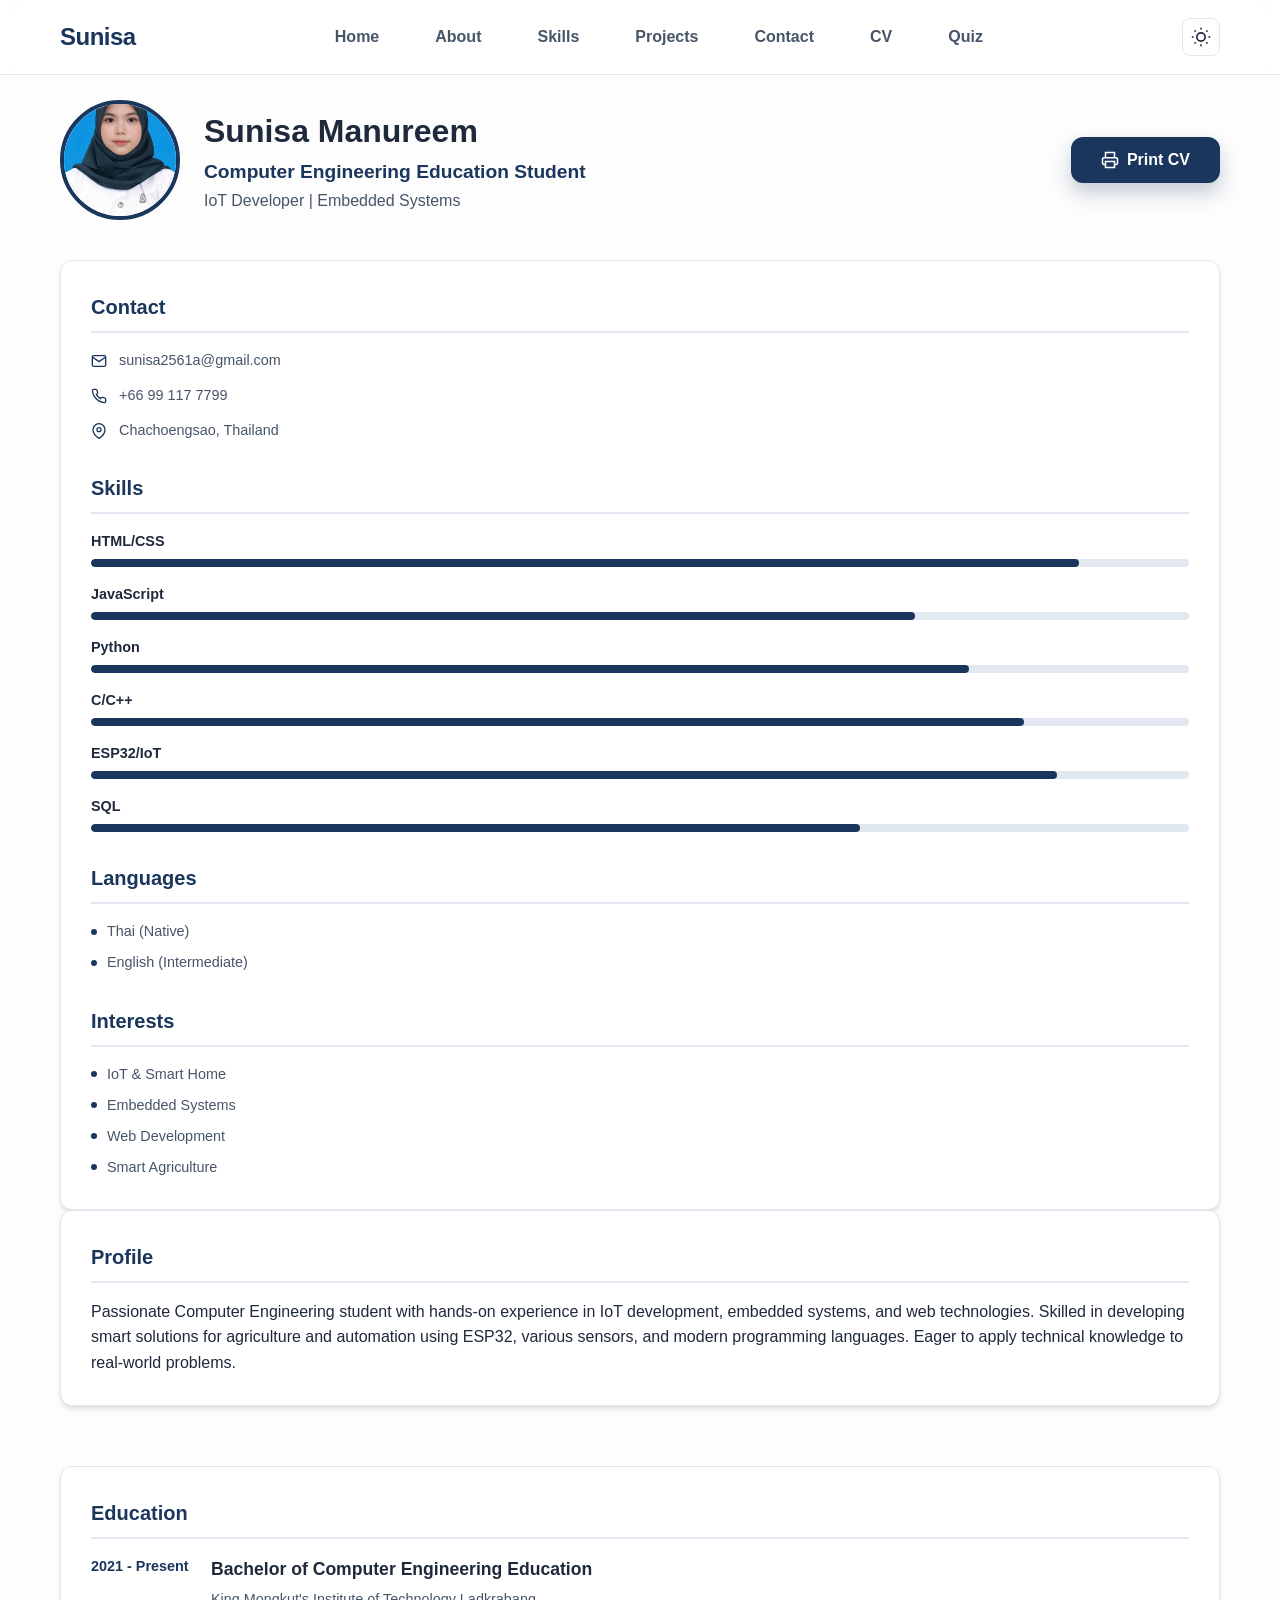
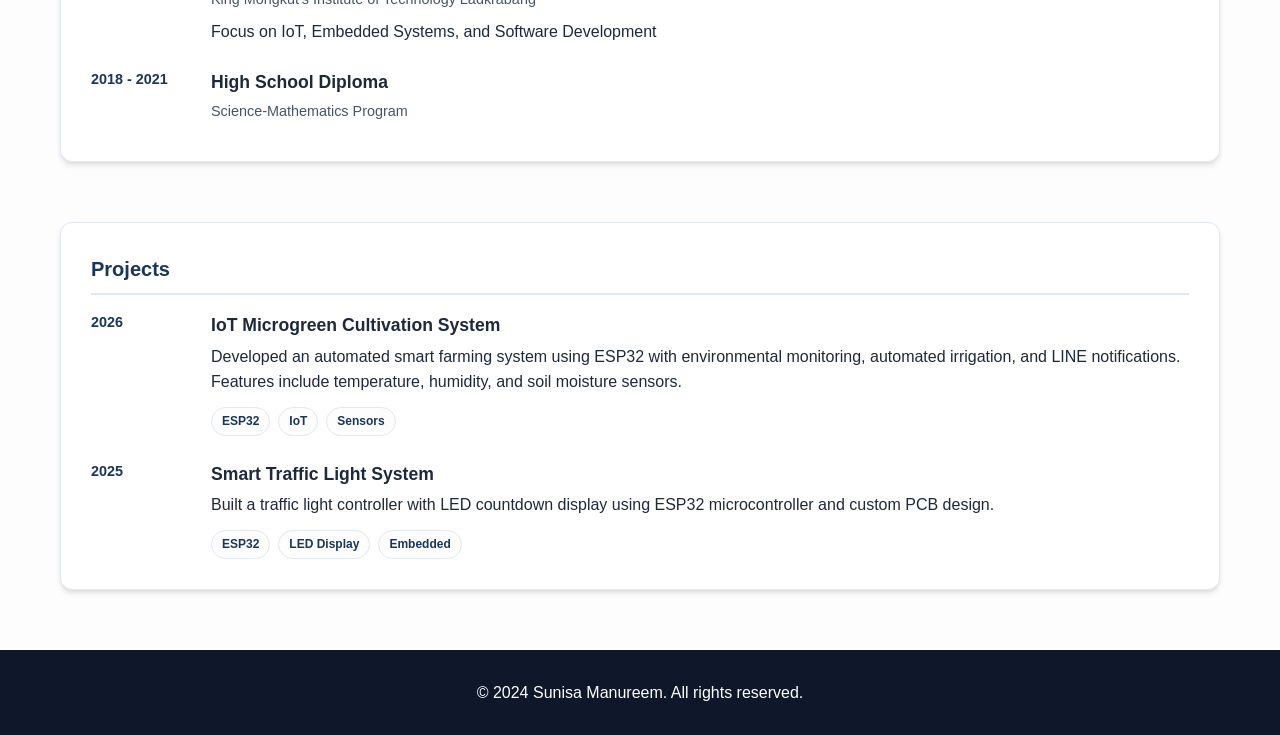
==== cv.html @ 23a775c7 "Complete CV page with footer and script" ====
<!DOCTYPE html>
<html lang="th">
<head>
    <meta charset="UTF-8">
    <meta name="viewport" content="width=device-width, initial-scale=1.0">
    <title>CV - Sunisa Manureem</title>
    <link rel="stylesheet" href="css/style.css">
</head>
<body>

    <!-- Navigation -->
    <nav class="navbar" id="navbar">
        <div class="nav-container">
            <a href="index.html" class="nav-logo">Sunisa</a>
            <button class="nav-toggle" id="navToggle" aria-label="Toggle menu">
                <span></span>
                <span></span>
                <span></span>
            </button>
            <ul class="nav-menu" id="navMenu">
                <li><a href="index.html" class="nav-link">Home</a></li>
                <li><a href="index.html#about" class="nav-link">About</a></li>
                <li><a href="index.html#skills" class="nav-link">Skills</a></li>
                <li><a href="index.html#projects" class="nav-link">Projects</a></li>
                <li><a href="index.html#contact" class="nav-link">Contact</a></li>
                <li><a href="cv.html" class="nav-link active">CV</a></li>
                <li><a href="quiz.html" class="nav-link">Quiz</a></li>
            </ul>
            <button class="theme-toggle" id="themeToggle" aria-label="Toggle dark mode">
                <svg class="sun-icon" width="20" height="20" viewBox="0 0 24 24" fill="none" stroke="currentColor" stroke-width="2">
                    <circle cx="12" cy="12" r="5"></circle>
                    <line x1="12" y1="1" x2="12" y2="3"></line>
                    <line x1="12" y1="21" x2="12" y2="23"></line>
                    <line x1="4.22" y1="4.22" x2="5.64" y2="5.64"></line>
                    <line x1="18.36" y1="18.36" x2="19.78" y2="19.78"></line>
                    <line x1="1" y1="12" x2="3" y2="12"></line>
                    <line x1="21" y1="12" x2="23" y2="12"></line>
                    <line x1="4.22" y1="19.78" x2="5.64" y2="18.36"></line>
                    <line x1="18.36" y1="5.64" x2="19.78" y2="4.22"></line>
                </svg>
                <svg class="moon-icon" width="20" height="20" viewBox="0 0 24 24" fill="none" stroke="currentColor" stroke-width="2">
                    <path d="M21 12.79A9 9 0 1 1 11.21 3 7 7 0 0 0 21 12.79z"></path>
                </svg>
            </button>
        </div>
    </nav>
    <main class="cv-page">
    <div class="container">
        <div class="cv-header">
                <div class="cv-profile">
                    <img src="images/profile.jpg" alt="Sunisa Manureem" class="cv-photo">
                    <div class="cv-info">
                        <h1>Sunisa Manureem</h1>
                        <p class="cv-title">Computer Engineering Education Student</p>
                        <p class="cv-subtitle">IoT Developer | Embedded Systems</p>
                    </div>
                </div>
                <button class="btn btn-primary" onclick="window.print()">
                    <svg width="18" height="18" viewBox="0 0 24 24" fill="none" stroke="currentColor" stroke-width="2" style="margin-right: 8px;">
                        <polyline points="6 9 6 2 18 2 18 9"></polyline>
                        <path d="M6 18H4a2 2 0 0 1-2-2v-5a2 2 0 0 1 2-2h16a2 2 0 0 1 2 2v5a2 2 0 0 1-2 2h-2"></path>
                        <rect x="6" y="14" width="12" height="8"></rect>
                    </svg>
                    Print CV
                </button>
            </div>

            <div class="cv-grid"></div>
            <!-- Left Column -->
                <div class="cv-sidebar">
                    <section class="cv-section">
                        <h2>Contact</h2>
                        <ul class="cv-contact-list">
                            <li>
                                <svg width="16" height="16" viewBox="0 0 24 24" fill="none" stroke="currentColor" stroke-width="2">
                                    <path d="M4 4h16c1.1 0 2 .9 2 2v12c0 1.1-.9 2-2 2H4c-1.1 0-2-.9-2-2V6c0-1.1.9-2 2-2z"></path>
                                    <polyline points="22,6 12,13 2,6"></polyline>
                                </svg>
                                sunisa2561a@gmail.com
                            </li>
                            <li>
                                <svg width="16" height="16" viewBox="0 0 24 24" fill="none" stroke="currentColor" stroke-width="2">
                                    <path d="M22 16.92v3a2 2 0 0 1-2.18 2 19.79 19.79 0 0 1-8.63-3.07 19.5 19.5 0 0 1-6-6 19.79 19.79 0 0 1-3.07-8.67A2 2 0 0 1 4.11 2h3a2 2 0 0 1 2 1.72 12.84 12.84 0 0 0 .7 2.81 2 2 0 0 1-.45 2.11L8.09 9.91a16 16 0 0 0 6 6l1.27-1.27a2 2 0 0 1 2.11-.45 12.84 12.84 0 0 0 2.81.7A2 2 0 0 1 22 16.92z"></path>
                                </svg>
                                +66 99 117 7799
                            </li>
                            <li>
                                <svg width="16" height="16" viewBox="0 0 24 24" fill="none" stroke="currentColor" stroke-width="2">
                                    <path d="M21 10c0 7-9 13-9 13s-9-6-9-13a9 9 0 0 1 18 0z"></path>
                                    <circle cx="12" cy="10" r="3"></circle>
                                </svg>
                                Chachoengsao, Thailand
                            </li>
                        </ul>
                    </section>

                    <section class="cv-section">
                        <h2>Skills</h2>
                        <div class="cv-skills">
                            <div class="cv-skill">
                                <span>HTML/CSS</span>
                                <div class="cv-skill-bar"><div class="cv-skill-fill" style="width: 90%"></div></div>
                            </div>
                            <div class="cv-skill">
                                <span>JavaScript</span>
                                <div class="cv-skill-bar"><div class="cv-skill-fill" style="width: 75%"></div></div>
                            </div>
                            <div class="cv-skill">
                                <span>Python</span>
                                <div class="cv-skill-bar"><div class="cv-skill-fill" style="width: 80%"></div></div>
                            </div>
                            <div class="cv-skill">
                                <span>C/C++</span>
                                <div class="cv-skill-bar"><div class="cv-skill-fill" style="width: 85%"></div></div>
                            </div>
                            <div class="cv-skill">
                                <span>ESP32/IoT</span>
                                <div class="cv-skill-bar"><div class="cv-skill-fill" style="width: 88%"></div></div>
                            </div>
                            <div class="cv-skill">
                                <span>SQL</span>
                                <div class="cv-skill-bar"><div class="cv-skill-fill" style="width: 70%"></div></div>
                            </div>
                        </div>
                    </section>

                    <section class="cv-section">
                        <h2>Languages</h2>
                        <ul class="cv-list">
                            <li>Thai (Native)</li>
                            <li>English (Intermediate)</li>
                        </ul>
                    </section>

                    <section class="cv-section">
                        <h2>Interests</h2>
                        <ul class="cv-list">
                            <li>IoT & Smart Home</li>
                            <li>Embedded Systems</li>
                            <li>Web Development</li>
                            <li>Smart Agriculture</li>
                        </ul>
                    </section>
                </div>

                <!-- Right Column -->
                <div class="cv-main">
                    <section class="cv-section">
                        <h2>Profile</h2>
                        <p>Passionate Computer Engineering student with hands-on experience in IoT development, embedded systems, and web technologies. Skilled in developing smart solutions for agriculture and automation using ESP32, various sensors, and modern programming languages. Eager to apply technical knowledge to real-world problems.</p>
                    </section>

                    <section class="cv-section">
                        <h2>Education</h2>
                        <div class="cv-timeline">
                            <div class="cv-timeline-item">
                                <div class="cv-timeline-date">2021 - Present</div>
                                <div class="cv-timeline-content">
                                    <h3>Bachelor of Computer Engineering Education</h3>
                                    <p class="cv-timeline-place">King Mongkut's Institute of Technology Ladkrabang </p>
                                    <p>Focus on IoT, Embedded Systems, and Software Development</p>
                                </div>
                            </div>
                            <div class="cv-timeline-item">
                                <div class="cv-timeline-date">2018 - 2021</div>
                                <div class="cv-timeline-content">
                                    <h3>High School Diploma</h3>
                                    <p class="cv-timeline-place">Science-Mathematics Program</p>
                                </div>
                            </div>
                        </div>
                    </section>

                    <section class="cv-section">
                        <h2>Projects</h2>
                        <div class="cv-timeline">
                            <div class="cv-timeline-item">
                                <div class="cv-timeline-date">2026</div>
                                <div class="cv-timeline-content">
                                    <h3>IoT Microgreen Cultivation System</h3>
                                    <p>Developed an automated smart farming system using ESP32 with environmental monitoring, automated irrigation, and LINE notifications. Features include temperature, humidity, and soil moisture sensors.</p>
                                    <div class="cv-tags">
                                        <span>ESP32</span>
                                        <span>IoT</span>
                                        <span>Sensors</span>
                                    </div>
                                </div>
                            </div>
                            <div class="cv-timeline-item">
                                <div class="cv-timeline-date">2025</div>
                                <div class="cv-timeline-content">
                                    <h3>Smart Traffic Light System</h3>
                                    <p>Built a traffic light controller with LED countdown display using ESP32 microcontroller and custom PCB design.</p>
                                    <div class="cv-tags">
                                        <span>ESP32</span>
                                        <span>LED Display</span>
                                        <span>Embedded</span>
                                    </div>
                                </div>
                            </div>
                        </div>
                    </section>
                </div>
            </div>
        </div>
    </main>
    <!-- Footer -->
    <footer class="footer">
        <div class="container">
            <p>&copy; 2024 Sunisa Manureem. All rights reserved.</p>
        </div>
    </footer>

    <script src="js/main.js"></script>

</body>
</html>
---- css/style.css ----
/* ===== CSS Variables (อัปเดตเป็นธีม Navy Professional) ===== */
:root {
    --primary: #1a365d;         /* สีกรมท่าเข้ม */
    --primary-dark: #0f172a;    /* สีกรมท่าที่เข้มขึ้นเมื่อ Hover */
    --secondary: #64748b;
    --accent: #10b981;          /* สีเขียวมิ้นต์สำหรับตกแต่ง (เช่น จุด Badge) */
    --background: #fdfdfd;      /* สีพื้นหลังสว่างสะอาดตา */
    --surface: #ffffff;         /* สีพื้นหลังของการ์ด */
    --text: #1e293b;            /* สีข้อความหลัก */
    --text-secondary: #475569;  /* สีข้อความรอง */
    --border: #e2e8f0;
    --success: #22c55e;
    --error: #ef4444;
    --warning: #f59e0b;
    --shadow: 0 4px 6px -1px rgb(0 0 0 / 0.1), 0 2px 4px -2px rgb(0 0 0 / 0.1);
    --shadow-lg: 0 10px 25px -5px rgb(0 0 0 / 0.1), 0 4px 10px -4px rgb(0 0 0 / 0.1);
    --radius: 12px;
    --transition: all 0.3s ease;
}
[data-theme="dark"] {
    --primary: #60a5fa;
    --primary-dark: #3b82f6;
    --background: #0f172a;
    --surface: #1e293b;
    --text: #f8fafc;
    --text-secondary: #cbd5e1;
    --border: #334155;
    --shadow-lg: 0 10px 25px -5px rgb(0 0 0 / 0.5);
}

/* ===== Reset & Base ===== */
*, *::before, *::after {
    margin: 0;
    padding: 0;
    box-sizing: border-box;
}

html {
    scroll-behavior: smooth;
}

body {
    font-family: 'Segoe UI', Tahoma, Geneva, Verdana, sans-serif;
    background-color: var(--background);
    color: var(--text);
    line-height: 1.6;
    transition: var(--transition);
}

a {
    text-decoration: none;
    color: inherit;
}

ul {
    list-style: none;
}

img {
    max-width: 100%;
    height: auto;
    display: block;
}
/* ===== Utility Classes ===== */
.container {
    width: 100%;
    max-width: 1200px;
    margin: 0 auto;
    padding: 0 20px;
}
.hidden {
    display: none !important;
}

/* ===== Buttons ===== */
.btn {
    display: inline-flex;
    align-items: center;
    justify-content: center;
    padding: 12px 28px;
    font-size: 1rem;
    font-weight: 600;
    border-radius: var(--radius);
    cursor: pointer;
    transition: var(--transition);
    border: 2px solid transparent;
}

.btn-primary{
    background:var(--primary);
    color:white;
    border-color:var(--primary);
    box-shadow:0 10px 20px rgba(26,54,93,0.25);
}

.btn-primary:hover {
    background: var(--primary-dark);
    border-color: var(--primary-dark);
    transform: translateY(-2px);
    box-shadow: var(--shadow-lg);
    color: white;
}

.btn-outline {
    background: transparent;
    color: var(--primary);
    border-color: var(--primary);
}

.btn-outline:hover {
    background: var(--primary);
    color: white;
    transform: translateY(-2px);
    box-shadow: var(--shadow-md);
}

.btn:disabled {
    opacity: 0.5;
    cursor: not-allowed;
    transform: none;
}

/* ===== Navigation ===== */
.navbar {
    position: fixed;
    top: 0;
    left: 0;
    right: 0;

    background: rgba(255, 255, 255, 0.7);
    backdrop-filter: blur(12px);

    border-bottom: 1px solid var(--border);

    z-index: 1000;
    transition: var(--transition);
}
/* ===== Dark Mode Navbar ===== */

[data-theme="dark"] .navbar{

background: rgba(15,23,42,0.9);
backdrop-filter: blur(12px);
border-bottom: 1px solid rgba(255,255,255,0.08);

}
.navbar.scrolled{
background:rgba(255,255,255,0.95);
box-shadow:0 8px 20px rgba(0,0,0,0.08);
}


.nav-container {
    display:flex;
    align-items:center;
    justify-content:space-between;
    max-width:1200px;
    margin:0 auto;
    padding:18px 20px;
}
.nav-left{
    flex:1;
}

.nav-menu{
    flex:2;
    display:flex;
    justify-content:center;
    align-items:center;
    gap:24px;
}

.nav-right{
    flex:1;
    display:flex;
    justify-content:flex-end;
}

.nav-logo {
    font-size: 1.5rem;
    font-weight: 800;
    color: var(--primary);
    letter-spacing: -0.5px;
}

.nav-link {
    padding: 8px 16px;
    border-radius: 8px;
    font-weight: 600;
    transition: var(--transition);
    color: var(--text-secondary);
}
[data-theme="dark"] .nav-link{
color:#cbd5e1;
}

[data-theme="dark"] .nav-link:hover,
[data-theme="dark"] .nav-link.active{
background:#3b82f6;
color:white;
}

.nav-link:hover,
.nav-link.active {
    background: var(--primary);
    color: white;
    transform:translateY(-2px);
}

.nav-toggle {
    display: none;
    flex-direction: column;
    gap: 5px;
    background: none;
    border: none;
    cursor: pointer;
    padding: 5px;
}

.nav-toggle span {
    width: 25px;
    height: 3px;
    background: var(--text);
    border-radius: 2px;
    transition: var(--transition);
}

.theme-toggle {
    background: var(--surface);
    border: 1px solid var(--border);
    border-radius: 8px;
    padding: 8px;
    cursor: pointer;
    display: flex;
    align-items: center;
    justify-content: center;
    transition: var(--transition);
}

.theme-toggle:hover {
    border-color: var(--primary);
    background: var(--background);
}

.theme-toggle svg {
    color: var(--text);
}

.moon-icon { 
    display: none; 
}

[data-theme="dark"] .sun-icon { 
    display: none; 
}

[data-theme="dark"] .moon-icon { 
    display: block; 
}

/* ===== Hero Section (ปรับพื้นหลังไล่ระดับสีพรีเมียม) ===== */
.hero{
min-height:90vh;
display:flex;
align-items:center;
justify-content:center;
gap:60px;
padding:120px 20px 80px;
position:relative;
border-top: 1px solid rgba(255,255,255,0.04);
background: linear-gradient(
    135deg,
    #ffffff 0%,
    #eef2f7 50%,
    #dbe4f0 100%
    );
}
/* Dark Mode Hero */
.hero{
transition: background 0.4s ease;
}

[data-theme="dark"] .hero {

background: linear-gradient(
120deg,
#0f172a 0%,
#0b1324 45%,
#020617 100%
);

}

/* light glow effect */
.hero::before {
    content: "";
    position: absolute;
    top: -150px;
    left: -150px;
    width: 400px;
    height: 400px;

    background: radial-gradient(
        circle,
        rgba(26,54,93,0.05) 0%,
        transparent 70%
    );

    z-index: 0;
}

.hero::after{
    content:"";
    position:absolute;
    right:10%;
    top:30%;
    width:500px;
    height:500px;
    background:radial-gradient(circle, rgba(26,54,93,0.08), transparent 70%);
    z-index:0;
}
.hero-container{
    display:flex;
    align-items:center;
    justify-content:space-between;
    gap:100px;
    
}
/* สไตล์กล่อง Badge ที่เพิ่มเข้ามาใหม่ */
.hero-badge {
    display: inline-flex;
    align-items: center;
    gap: 8px;
    background: var(--surface);
    border: 1px solid var(--border);
    padding: 6px 16px;
    border-radius: 50px;
    font-size: 0.85rem;
    font-weight: 600;
    color: var(--text-secondary);
    margin-bottom: 24px;
    box-shadow: var(--shadow);
}

.badge-dot {
    width: 8px;
    height: 8px;
    background-color: var(--accent);
    border-radius: 50%;
}

.hero-title {
    font-size: 3.2rem;
    font-weight: 800;
    line-height: 1.2;
    margin-bottom: 16px;
    letter-spacing: -1px;
}

.highlight {
    color: var(--primary);
}

.hero-subtitle {
    font-size: 1.5rem;
    color: var(--text-secondary);
    margin-bottom: 12px;
    font-weight: 500;
}

.hero-description {
    font-size: 1.05rem;
    color: var(--text-secondary);
    margin-bottom: 36px;
}

.hero-buttons {
    display: flex;
    gap: 16px;
    flex-wrap: wrap;
}
/* ปรับแต่งกรอบรูปภาพให้ดูพรีเมียมขึ้น */
.hero-image{
position:relative;
}
.hero-image img{
width:340px;
height:340px;
object-fit:cover;
object-position:50% 25%;
border-radius:50%;
border:5px solid var(--primary);
padding:6px;
background:white;
box-shadow:0 25px 50px rgba(0,0,0,0.15);

animation:float 6s ease-in-out infinite;
}

.hero-image::before{
content:"";
position:absolute;
width:380px;
height:380px;
background:radial-gradient(circle, rgba(26,54,93,0.12), transparent 70%);
top:-20px;
left:-20px;
border-radius:50%;
z-index:-1;
}
.hero-content{
max-width:520px;
}
/* ===== Sections ===== */
.section {
    padding: 100px 0;
}

.section-title {
    font-size: 2.5rem;
    font-weight: 800;
    text-align: center;
    margin-bottom: 50px;
    position: relative;
    color: var(--primary);
}

.section-title::after {
    content: '';
    position: absolute;
    bottom: -10px;
    left: 50%;
    transform: translateX(-50%);
    width: 60px;
    height: 4px;
    background: var(--primary);
    border-radius: 2px;
}
/* ===== About Section ===== */
.about {
    background: var(--surface);
}

.about-content {
    display: grid;
    grid-template-columns: 1fr 1fr;
    gap: 40px;
    align-items: start;
}

.about-text p {
    margin-bottom: 16px;
    color: var(--text-secondary);
    font-size: 1.05rem;
}

.about-info {
    background: var(--background);
    padding: 30px;
    border-radius: var(--radius);
    border: 1px solid var(--border);
}

.info-item {
    display: flex;
    gap: 16px;
    padding: 12px 0;
    border-bottom: 1px solid var(--border);
}

.info-item:last-child {
    border-bottom: none;
}

.info-label {
    font-weight: 600;
    min-width: 100px;
    color: var(--text);
}

.info-value {
    color: var(--primary);
    font-weight: 600;
}

/* ===== Skills Section ===== */
.skills-grid {
    display: grid;
    grid-template-columns: repeat(auto-fit, minmax(300px, 1fr));
    gap: 24px;
}

.skill-card {
    background: var(--surface);
    padding: 24px;
    border-radius: var(--radius);
    box-shadow: var(--shadow);
    transition: var(--transition);
    border: 1px solid var(--border);
}

.skill-card:hover {
    transform: translateY(-5px);
    box-shadow: var(--shadow-lg);
}

.skill-name {
    font-size: 1.1rem;
    font-weight: 700;
    margin-bottom: 12px;
}

.skill-bar {
    height: 10px;
    background: var(--border);
    border-radius: 5px;
    overflow: hidden;
    margin-bottom: 8px;
}

.skill-progress {
    height: 100%;
    background: var(--primary);
    border-radius: 5px;
    width: 0;
    transition: width 1s ease;
}

.skill-percent {
    font-size: 0.9rem;
    color: var(--primary);
    font-weight: 700;
}

/* ===== Projects Section ===== */
.projects {
    background: var(--surface);
}

.projects-grid {
    display: grid;
    grid-template-columns: repeat(auto-fit, minmax(350px, 1fr));
    gap: 30px;
}

.project-card {
    background: var(--background);
    border-radius: var(--radius);
    overflow: hidden;
    box-shadow: var(--shadow);
    transition: var(--transition);
    border: 1px solid var(--border);
}

.project-card:hover {
    transform:translateY(-10px) scale(1.03);
    box-shadow:0 25px 45px rgba(0,0,0,0.15);
}

.project-image {
    height: 200px;
    overflow: hidden;
    border-bottom: 1px solid var(--border);
}

.project-image img {
    width: 100%;
    height: 100%;
    object-fit: cover;
    transition: var(--transition);
}

.project-card:hover .project-image img {
    transform: scale(1.05);
}

.project-content {
    padding: 24px;
}

.project-title {
    font-size: 1.25rem;
    font-weight: 700;
    margin-bottom: 12px;
}

.project-description {
    color: var(--text-secondary);
    margin-bottom: 16px;
}

.project-tags {
    display: flex;
    flex-wrap: wrap;
    gap: 8px;
}

.tag {
    padding: 4px 12px;
    background: var(--background);
    color: var(--primary);
    border: 1px solid var(--border);
    border-radius: 20px;
    font-size: 0.8rem;
    font-weight: 600;
}

[data-theme="dark"] .hero-title{
color:#e2e8f0;
}

[data-theme="dark"] .hero-subtitle{
color:#cbd5e1;
}

[data-theme="dark"] .hero-description{
color:#94a3b8;
}

/* ===== Contact Section ===== */
.contact-content {
    display: grid;
    grid-template-columns: 1fr 1.5fr;
    gap: 40px;
}

.contact-info {
    display: flex;
    flex-direction: column;
    gap: 24px;
}

.contact-item {
    display: flex;
    align-items: center;
    gap: 16px;
    padding: 20px;
    background: var(--surface);
    border-radius: var(--radius);
    box-shadow: var(--shadow);
    border: 1px solid var(--border);
}

.contact-item svg {
    color: var(--primary);
    flex-shrink: 0;
}

.contact-form {
    background: var(--surface);
    padding: 30px;
    border-radius: var(--radius);
    box-shadow: var(--shadow);
    border: 1px solid var(--border);
}

.form-group {
    margin-bottom: 20px;
}

.form-group label {
    display: block;
    font-weight: 600;
    margin-bottom: 8px;
    color: var(--text);
}

.form-group input,
.form-group textarea {
    width: 100%;
    padding: 12px 16px;
    border: 2px solid var(--border);
    border-radius: 8px;
    font-size: 1rem;
    background: var(--background);
    color: var(--text);
    transition: var(--transition);
}

.form-group input:focus,
.form-group textarea:focus {
    outline: none;
    border-color: var(--primary);
}

.form-group textarea {
    resize: vertical;
    min-height: 120px;
}

/* ===== Footer ===== */
.footer {
    background: var(--primary-dark);
    padding: 30px 0;
    text-align: center;
}

.footer p {
    color: var(--surface);
}

/* ===== CV Page ===== */
.cv-page {
    padding: 100px 0 60px;
    min-height: 100vh;
}

.cv-header {
    display: flex;
    justify-content: space-between;
    align-items: center;
    margin-bottom: 40px;
    flex-wrap: wrap;
    gap: 20px;
}

.cv-profile {
    display: flex;
    align-items: center;
    gap: 24px;
}

.cv-photo {
    width: 120px;
    height: 120px;
    border-radius: 50%;
    object-fit: cover;
    border: 4px solid var(--primary);
    background: var(--surface);
}

.cv-info h1 {
    font-size: 2rem;
    font-weight: 800;
}

.cv-title {
    font-size: 1.2rem;
    color: var(--primary);
    font-weight: 600;
}

.cv-subtitle {
    color: var(--text-secondary);
}

.cv-grid {
    display: grid;
    grid-template-columns: 300px 1fr;
    gap: 40px;
}

.cv-sidebar {
    background: var(--surface);
    padding: 30px;
    border-radius: var(--radius);
    box-shadow: var(--shadow);
    border: 1px solid var(--border);
    height: fit-content;
}

.cv-main {
    display: flex;
    flex-direction: column;
    gap: 30px;
}

.cv-section {
    margin-bottom: 30px;
}

.cv-section:last-child {
    margin-bottom: 0;
}

.cv-section h2 {
    font-size: 1.25rem;
    font-weight: 700;
    color: var(--primary);
    margin-bottom: 16px;
    padding-bottom: 8px;
    border-bottom: 2px solid var(--border);
}

.cv-main .cv-section {
    background: var(--surface);
    padding: 30px;
    border-radius: var(--radius);
    box-shadow: var(--shadow);
    border: 1px solid var(--border);
}

.cv-contact-list {
    display: flex;
    flex-direction: column;
    gap: 12px;
}

.cv-contact-list li {
    display: flex;
    align-items: center;
    gap: 12px;
    font-size: 0.9rem;
    color: var(--text-secondary);
}

.cv-contact-list svg {
    color: var(--primary);
    flex-shrink: 0;
}

.cv-skills {
    display: flex;
    flex-direction: column;
    gap: 16px;
}

.cv-skill span {
    font-size: 0.9rem;
    font-weight: 600;
    display: block;
    margin-bottom: 6px;
}

.cv-skill-bar {
    height: 8px;
    background: var(--border);
    border-radius: 4px;
    overflow: hidden;
}

.cv-skill-fill {
    height: 100%;
    background: var(--primary);
    border-radius: 4px;
}

.cv-list {
    display: flex;
    flex-direction: column;
    gap: 8px;
}

.cv-list li {
    color: var(--text-secondary);
    font-size: 0.9rem;
    padding-left: 16px;
    position: relative;
}

.cv-list li::before {
    content: '';
    position: absolute;
    left: 0;
    top: 50%;
    transform: translateY(-50%);
    width: 6px;
    height: 6px;
    background: var(--primary);
    border-radius: 50%;
}

.cv-timeline {
    display: flex;
    flex-direction: column;
    gap: 24px;
}

.cv-timeline-item {
    display: grid;
    grid-template-columns: 100px 1fr;
    gap: 20px;
}

.cv-timeline-date {
    font-size: 0.9rem;
    font-weight: 700;
    color: var(--primary);
}

.cv-timeline-content h3 {
    font-size: 1.1rem;
    font-weight: 700;
    margin-bottom: 4px;
}

.cv-timeline-place {
    color: var(--text-secondary);
    font-size: 0.9rem;
    margin-bottom: 8px;
}

.cv-tags {
    display: flex;
    flex-wrap: wrap;
    gap: 8px;
    margin-top: 12px;
}

.cv-tags span {
    padding: 4px 10px;
    background: var(--background);
    color: var(--primary);
    border: 1px solid var(--border);
    border-radius: 15px;
    font-size: 0.75rem;
    font-weight: 600;
}

/* ===== Quiz Page ===== */
.quiz-page {
    padding: 100px 0 60px;
    min-height: 100vh;
    display: flex;
    align-items: center;
}

.quiz-container {
    background: var(--surface);
    padding: 40px;
    border-radius: var(--radius);
    box-shadow: var(--shadow-lg);
    border: 1px solid var(--border);
    max-width: 700px;
    margin: 0 auto;
}

.quiz-title {
    font-size: 2rem;
    font-weight: 800;
    text-align: center;
    margin-bottom: 8px;
    color: var(--primary);
}

.quiz-subtitle {
    text-align: center;
    color: var(--text-secondary);
    margin-bottom: 30px;
}

.quiz-progress {
    margin-bottom: 30px;
}

.progress-bar {
    height: 8px;
    background: var(--border);
    border-radius: 4px;
    overflow: hidden;
    margin-bottom: 8px;
}

.progress-fill {
    height: 100%;
    background: var(--primary);
    border-radius: 4px;
    transition: width 0.3s ease;
    width: 12.5%;
}

.progress-text {
    font-size: 0.9rem;
    color: var(--text-secondary);
    font-weight: 600;
}

.question-container h3 {
    font-size: 1.25rem;
    margin-bottom: 20px;
}

.options {
    display: flex;
    flex-direction: column;
    gap: 12px;
}

.option {
    display: flex;
    align-items: center;
    gap: 12px;
    padding: 16px;
    background: var(--background);
    border: 2px solid var(--border);
    border-radius: 8px;
    cursor: pointer;
    transition: var(--transition);
}

.option:hover {
    border-color: var(--primary);
}

.option.selected {
    border-color: var(--primary);
    background: rgba(26, 54, 93, 0.05); /* Navy transparent */
}

.option.correct {
    border-color: var(--success);
    background: rgba(34, 197, 94, 0.1);
}

.option.incorrect {
    border-color: var(--error);
    background: rgba(239, 68, 68, 0.1);
}

.option input {
    display: none;
}

.option-marker {
    width: 24px;
    height: 24px;
    border: 2px solid var(--border);
    border-radius: 50%;
    display: flex;
    align-items: center;
    justify-content: center;
    font-weight: 600;
    font-size: 0.8rem;
    flex-shrink: 0;
    transition: var(--transition);
}

.option.selected .option-marker {
    background: var(--primary);
    border-color: var(--primary);
    color: white;
}

.quiz-controls {
    display: flex;
    justify-content: space-between;
    margin-top: 30px;
    gap: 16px;
}

.quiz-results {
    text-align: center;
}

.results-icon {
    font-size: 4rem;
    margin-bottom: 20px;
}

.results-title {
    font-size: 1.75rem;
    margin-bottom: 12px;
    color: var(--primary);
}

.results-score {
    font-size: 1.25rem;
    color: var(--text-secondary);
    margin-bottom: 30px;
}

.results-breakdown {
    text-align: left;
    margin-bottom: 30px;
}

.result-item {
    display: flex;
    align-items: center;
    gap: 12px;
    padding: 12px;
    background: var(--background);
    border-radius: 8px;
    margin-bottom: 8px;
    border: 1px solid var(--border);
}

.result-item.correct {
    border-left: 4px solid var(--success);
}

.result-item.incorrect {
    border-left: 4px solid var(--error);
}

/* ===== Animations ===== */
@keyframes fadeIn {
    from {
        opacity: 0;
        transform: translateY(20px);
    }
    to {
        opacity: 1;
        transform: translateY(0);
    }
}

.animate-fade-in {
    animation: fadeIn 0.6s ease forwards;
}

.delay-1 { animation-delay: 0.2s; opacity: 0; }
.delay-2 { animation-delay: 0.4s; opacity: 0; }
.delay-3 { animation-delay: 0.6s; opacity: 0; }


/* ===== Responsive ===== */
@media (max-width: 768px) {
    .nav-menu {
        position: fixed;
        top: 70px;
        left: 0;
        right: 0;
        background: var(--surface);
        flex-direction: column;
        padding: 20px;
        gap: 8px;
        transform: translateY(-150%);
        opacity: 0;
        transition: var(--transition);
        box-shadow: var(--shadow);
    }

    .nav-menu.active {
        transform: translateY(0);
        opacity: 1;
    }

    .nav-toggle {
        display: flex;
    }

    .nav-toggle.active span:nth-child(1) {
        transform: rotate(45deg) translate(6px, 6px);
    }

    .nav-toggle.active span:nth-child(2) {
        opacity: 0;
    }

    .nav-toggle.active span:nth-child(3) {
        transform: rotate(-45deg) translate(6px, -6px);
    }

    .hero {
        flex-direction: column-reverse;
        text-align: center;
        padding-top: 120px;
        gap: 40px;
    }

    .hero-title {
        font-size: 2.5rem;
    }

    .hero-image {
        flex: none;
    }

    .hero-image img {
        width: 250px;
        height: 250px;
    }

    .hero-buttons {
        justify-content: center;
    }

    .about-content {
        grid-template-columns: 1fr;
    }

    .contact-content {
        grid-template-columns: 1fr;
    }

    .cv-grid {
        grid-template-columns: 1fr;
    }

    .cv-sidebar {
        order: 2;
    }

    .cv-timeline-item {
        grid-template-columns: 1fr;
        gap: 8px;
    }

    .quiz-container {
        padding: 24px;
    }
}

@media print {
    .navbar,
    .footer,
    .btn {
        display: none !important;
    }

    .cv-page {
        padding: 0;
    }

    .cv-grid {
        grid-template-columns: 250px 1fr;
    }

    .cv-sidebar,
    .cv-main .cv-section {
        box-shadow: none;
        border: 1px solid var(--border);
    }
}

/* ===== Hero Decor Elements (ลายน้ำ & ป้ายลอยตัว) ===== */

.hero-watermark {
    position: absolute;
    top: 50%;
    left: 50%;
    transform: translate(-50%, -50%);
    font-size: 16vw;            
    font-weight: 900;
    color: var(--primary);
    opacity: 0.03;              
    z-index: -1;
    white-space: nowrap;
    pointer-events: none;       
    user-select: none;
    letter-spacing: 5px;
}

[data-theme="dark"] .hero-watermark {
    color: var(--surface);
    opacity: 0.05;
}

.floating-badge {
    position: absolute;
    background: var(--surface);
    padding: 10px 20px;
    border-radius: 50px;
    box-shadow: var(--shadow-lg);
    display: flex;
    align-items: center;
    gap: 8px;
    font-weight: 700;
    font-size: 0.9rem;
    color: var(--primary);
    border: 1px solid var(--border);
    z-index: 2;
    animation: float-anim 4s ease-in-out infinite;
}

.badge-left {
    top: 15%;
    left: -15%;
    animation-delay: 0s;
}

.badge-right {
    bottom: 15%;
    right: -10%;
    animation-delay: 2s; 
}

@keyframes float-anim {
    0%   { transform: translateY(0px); }
    50%  { transform: translateY(-12px); box-shadow: 0 15px 25px -5px rgba(0,0,0,0.15); }
    100% { transform: translateY(0px); }
}

@media (max-width: 768px) {
    .hero-watermark {
        font-size: 25vw;
    }
    .badge-left {
        top: -10px;
        left: 0;
    }
    .badge-right {
        bottom: -10px;
        right: 0;
    }
}
/* ===== Tech Stack ===== */

.tech{
padding:80px 0;
background:var(--surface);
}

.tech-title{
text-align:center;
font-size:2rem;
font-weight:800;
margin-bottom:40px;
color:var(--primary);
}

.tech-grid{
display:flex;
flex-wrap:wrap;
justify-content:center;
gap:16px;
}

.tech-item{
padding:12px 22px;
border-radius:30px;
border:1px solid var(--border);
background:var(--background);
font-weight:600;
font-size:.9rem;
letter-spacing:.3px;
color:var(--text-secondary);
transition:all .3s ease;
}

.tech-item:hover{
background:var(--primary);
color:white;
transform:translateY(-4px);
box-shadow:var(--shadow);
}
.tech-item{
animation:fadeInUp .8s ease forwards;
opacity:0;
}
.hero-socials{
margin-top:2rem;
display:flex;
gap:14px;
}
.hero-socials a{
display:flex;
align-items:center;
justify-content:center;
width:42px;
height:42px;
border-radius:50%;
background:var(--surface);
border:1px solid var(--border);
color:var(--text-secondary);
transition:all .3s ease;
}

.hero-socials a:hover{
background:var(--primary);
color:white;
transform:translateY(-3px);
box-shadow:var(--shadow);
}
@keyframes float{
0%{transform:translateY(0);}
50%{transform:translateY(-8px);}
100%{transform:translateY(0);}
}
.tech-item{
animation:fadeInUp .8s ease forwards;
opacity:0;
}

.tech-item:nth-child(1){animation-delay:.1s;}
.tech-item:nth-child(2){animation-delay:.2s;}
.tech-item:nth-child(3){animation-delay:.3s;}
.tech-item:nth-child(4){animation-delay:.4s;}
.tech-item:nth-child(5){animation-delay:.5s;}
.tech-item:nth-child(6){animation-delay:.6s;}
.tech-item:nth-child(7){animation-delay:.7s;}
.tech-item:nth-child(8){animation-delay:.8s;}

@keyframes fadeInUp{
from{
opacity:0;
transform:translateY(20px);
}
to{
opacity:1;
transform:translateY(0);
}
}
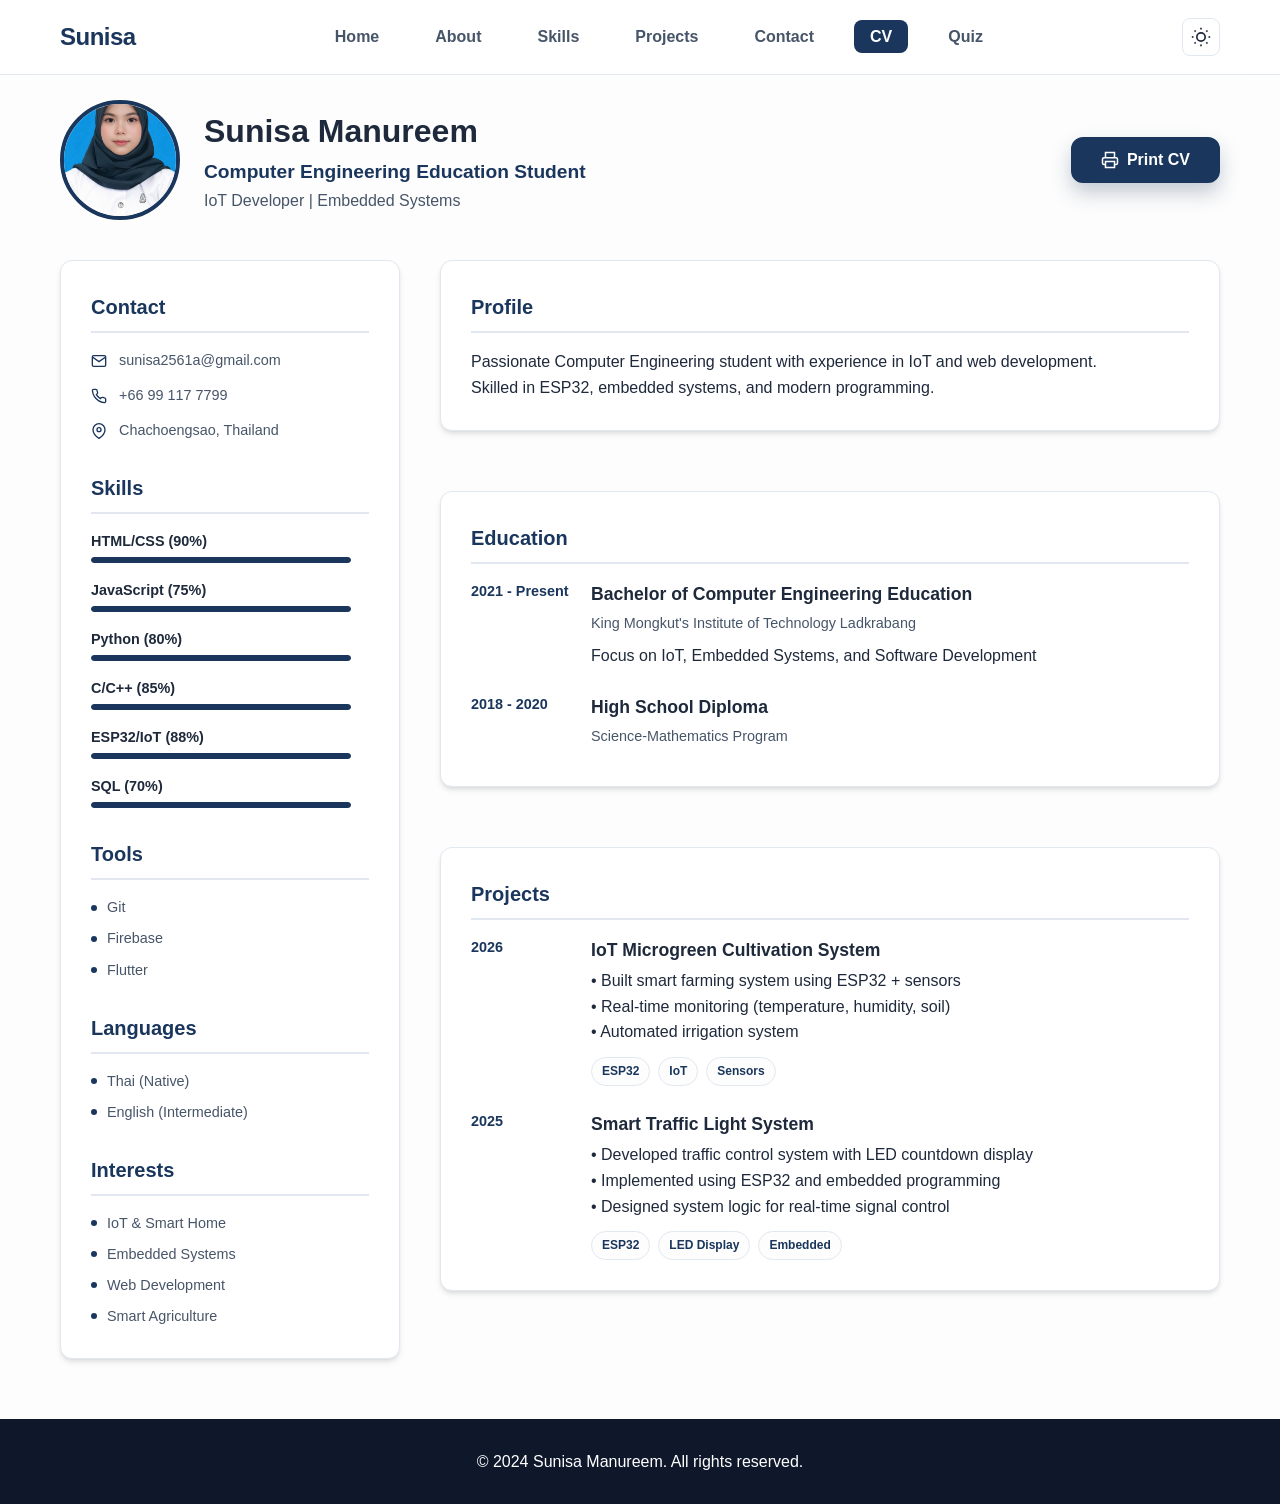
==== commit a53f3716: "edit" ====
--- a/cv.html
+++ b/cv.html
@@ -65,7 +65,7 @@
                 </button>
             </div>
 
-            <div class="cv-grid"></div>
+            <div class="cv-grid">
             <!-- Left Column -->
                 <div class="cv-sidebar">
                     <section class="cv-section">
@@ -96,33 +96,60 @@
 
                     <section class="cv-section">
                         <h2>Skills</h2>
-                        <div class="cv-skills">
-                            <div class="cv-skill">
-                                <span>HTML/CSS</span>
-                                <div class="cv-skill-bar"><div class="cv-skill-fill" style="width: 90%"></div></div>
-                            </div>
-                            <div class="cv-skill">
-                                <span>JavaScript</span>
-                                <div class="cv-skill-bar"><div class="cv-skill-fill" style="width: 75%"></div></div>
-                            </div>
-                            <div class="cv-skill">
-                                <span>Python</span>
-                                <div class="cv-skill-bar"><div class="cv-skill-fill" style="width: 80%"></div></div>
-                            </div>
-                            <div class="cv-skill">
-                                <span>C/C++</span>
-                                <div class="cv-skill-bar"><div class="cv-skill-fill" style="width: 85%"></div></div>
-                            </div>
-                            <div class="cv-skill">
-                                <span>ESP32/IoT</span>
-                                <div class="cv-skill-bar"><div class="cv-skill-fill" style="width: 88%"></div></div>
-                            </div>
-                            <div class="cv-skill">
-                                <span>SQL</span>
-                                <div class="cv-skill-bar"><div class="cv-skill-fill" style="width: 70%"></div></div>
-                            </div>
-                        </div>
-                    </section>
+                    <div class="cv-skills">
+
+                        <div class="cv-skill">
+                    <span>HTML/CSS (90%)</span>
+                    <div class="cv-skill-bar">
+                        <div class="cv-skill-fill" data-width="90"></div>
+                    </div>
+                </div>
+
+                <div class="cv-skill">
+                    <span>JavaScript (75%)</span>
+                    <div class="cv-skill-bar">
+                        <div class="cv-skill-fill" data-width="75"></div>
+                    </div>
+                </div>
+
+                <div class="cv-skill">
+                    <span>Python (80%)</span>
+                    <div class="cv-skill-bar">
+                        <div class="cv-skill-fill" data-width="80"></div>
+                    </div>
+                </div>
+
+                <div class="cv-skill">
+                    <span>C/C++ (85%)</span>
+                    <div class="cv-skill-bar">
+                        <div class="cv-skill-fill" data-width="85"></div>
+                    </div>
+                </div>
+
+                <div class="cv-skill">
+                    <span>ESP32/IoT (88%)</span>
+                    <div class="cv-skill-bar">
+                        <div class="cv-skill-fill" data-width="88"></div>
+                    </div>
+                </div>
+
+                <div class="cv-skill">
+                    <span>SQL (70%)</span>
+                    <div class="cv-skill-bar">
+                        <div class="cv-skill-fill" data-width="70"></div>
+                    </div>
+                </div>
+
+                    </div>
+                    </section>
+                    <section class="cv-section">
+                    <h2>Tools</h2>
+                    <ul class="cv-list">
+                        <li>Git</li>
+                        <li>Firebase</li>
+                        <li>Flutter</li>
+                    </ul>
+                </section>
 
                     <section class="cv-section">
                         <h2>Languages</h2>
@@ -147,7 +174,10 @@
                 <div class="cv-main">
                     <section class="cv-section">
                         <h2>Profile</h2>
-                        <p>Passionate Computer Engineering student with hands-on experience in IoT development, embedded systems, and web technologies. Skilled in developing smart solutions for agriculture and automation using ESP32, various sensors, and modern programming languages. Eager to apply technical knowledge to real-world problems.</p>
+                        <p>
+                        Passionate Computer Engineering student with experience in IoT and web development.<br>
+                        Skilled in ESP32, embedded systems, and modern programming.
+                        </p>
                     </section>
 
                     <section class="cv-section">
@@ -162,7 +192,7 @@
                                 </div>
                             </div>
                             <div class="cv-timeline-item">
-                                <div class="cv-timeline-date">2018 - 2021</div>
+                                <div class="cv-timeline-date">2018 - 2020</div>
                                 <div class="cv-timeline-content">
                                     <h3>High School Diploma</h3>
                                     <p class="cv-timeline-place">Science-Mathematics Program</p>
@@ -178,7 +208,11 @@
                                 <div class="cv-timeline-date">2026</div>
                                 <div class="cv-timeline-content">
                                     <h3>IoT Microgreen Cultivation System</h3>
-                                    <p>Developed an automated smart farming system using ESP32 with environmental monitoring, automated irrigation, and LINE notifications. Features include temperature, humidity, and soil moisture sensors.</p>
+                                    <p>
+                                        • Built smart farming system using ESP32 + sensors<br>
+                                        • Real-time monitoring (temperature, humidity, soil)<br>
+                                        • Automated irrigation system<br>
+                                    </p>
                                     <div class="cv-tags">
                                         <span>ESP32</span>
                                         <span>IoT</span>
@@ -190,7 +224,11 @@
                                 <div class="cv-timeline-date">2025</div>
                                 <div class="cv-timeline-content">
                                     <h3>Smart Traffic Light System</h3>
-                                    <p>Built a traffic light controller with LED countdown display using ESP32 microcontroller and custom PCB design.</p>
+                                    <p>
+                                        • Developed traffic control system with LED countdown display<br>
+                                        • Implemented using ESP32 and embedded programming<br>
+                                        • Designed system logic for real-time signal control
+                                    </p>
                                     <div class="cv-tags">
                                         <span>ESP32</span>
                                         <span>LED Display</span>
--- a/css/style.css
+++ b/css/style.css
@@ -1,3 +1,4 @@
+/*style.css
 /* ===== CSS Variables (อัปเดตเป็นธีม Navy Professional) ===== */
 :root {
     --primary: #1a365d;         /* สีกรมท่าเข้ม */
@@ -522,8 +523,8 @@
     height: 100%;
     background: var(--primary);
     border-radius: 5px;
-    width: 0;
-    transition: width 1s ease;
+    width: 0; /* เริ่มจาก 0 */
+    transition: width 1.5s ease;
 }
 
 .skill-percent {
@@ -746,7 +747,7 @@
 
 .cv-grid {
     display: grid;
-    grid-template-columns: 300px 1fr;
+    grid-template-columns: 340px 1fr;
     gap: 40px;
 }
 
@@ -823,10 +824,22 @@
 }
 
 .cv-skill-bar {
-    height: 8px;
-    background: var(--border);
-    border-radius: 4px;
+    height: 6px;
+    max-width: 260px; /* 🔥 ตัวนี้แหละที่แก้ความยาว */
+    background: #e5e7eb;
+    border-radius: 10px;
     overflow: hidden;
+}
+.cv-skill-fill {
+    height: 100%;
+    background: linear-gradient(90deg, #1a365d, #3b82f6);
+    border-radius: 10px;
+}
+
+.cv-skill span {
+    display: block;
+    margin-bottom: 4px;
+    font-size: 0.9rem;
 }
 
 .cv-skill-fill {
@@ -905,6 +918,17 @@
     border-radius: 15px;
     font-size: 0.75rem;
     font-weight: 600;
+}
+.cv-skill-fill {
+    transition: width 1.2s ease;
+}
+.cv-section {
+    transition: 0.3s;
+}
+
+.cv-section:hover {
+    transform: translateY(-3px);
+    box-shadow: 0 15px 30px rgba(0,0,0,0.1);
 }
 
 /* ===== Quiz Page ===== */
@@ -1193,24 +1217,74 @@
 }
 
 @media print {
+
+    /* 🔥 บีบทั้งหน้า */
+    body {
+        zoom: 0.75;
+        font-size: 11px;
+        line-height: 1.4;
+    }
+
+    /* ❌ ซ่อนของไม่จำเป็น */
     .navbar,
     .footer,
     .btn {
         display: none !important;
     }
 
+    /* 📄 layout */
     .cv-page {
         padding: 0;
     }
 
     .cv-grid {
-        grid-template-columns: 250px 1fr;
-    }
-
+        grid-template-columns: 260px 1fr;
+        gap: 15px;
+    }
+
+    /* 🔥 ลดช่องว่างทุก section */
+    .cv-main {
+        gap: 12px;
+    }
+
+    .cv-section {
+        margin-bottom: 10px;
+        padding: 12px;
+        page-break-inside: avoid;
+    }
+
+    .cv-sidebar {
+        padding: 12px;
+    }
+
+    /* 🔥 skill bar เต็ม */
+    .cv-skill-bar {
+        max-width: 100%;
+        height: 5px;
+    }
+
+    /* 🔥 ลด header */
+    .cv-header {
+        margin-bottom: 10px;
+    }
+
+    .cv-info h1 {
+        font-size: 1.5rem;
+    }
+
+    .cv-title {
+        font-size: 1rem;
+    }
+
+    .cv-subtitle {
+        font-size: 0.8rem;
+    }
+
+    /* 🔥 ตัด shadow */
     .cv-sidebar,
     .cv-main .cv-section {
         box-shadow: none;
-        border: 1px solid var(--border);
+        border: 1px solid #ccc;
     }
 }
 
@@ -1382,3 +1456,74 @@
 transform:translateY(0);
 }
 }
+
+
+
+
+
+/* ===== F1 GAME STYLE ===== */
+
+.game-container{
+    text-align:center;
+    margin-top:100px;
+    display:flex;
+    flex-direction:column;
+    align-items:center;
+}
+
+canvas{
+    background:#111;
+    display:block;
+    margin:0 auto;
+    width:400px;
+    height:600px;
+}
+
+/* ===== SCORE ===== */
+#score{
+    font-size:22px;
+    font-weight:bold;
+    margin-top:15px;
+}
+
+/* ===== LIVES ===== */
+#lives{
+    font-size:20px;
+    margin-top:5px;
+}
+
+/* ===== BUTTON ===== */
+.controls button{
+    margin:10px;
+    padding:12px 18px;
+    font-size:20px;
+    border:none;
+    border-radius:10px;
+    background:#1a365d;
+    color:white;
+    cursor:pointer;
+    transition:0.3s;
+}
+
+.controls button:hover{
+    background:#0f172a;
+    transform:scale(1.1);
+}
+
+/* ===== GAME OVER BOX ===== */
+#gameOver{
+    position:fixed;
+    top:50%;
+    left:50%;
+    transform:translate(-50%,-50%);
+    background:white;
+    padding:30px;
+    border-radius:15px;
+    box-shadow:0 20px 50px rgba(0,0,0,0.4);
+    text-align:center;
+    z-index:1000;
+}
+
+.hidden{
+    display:none;
+}
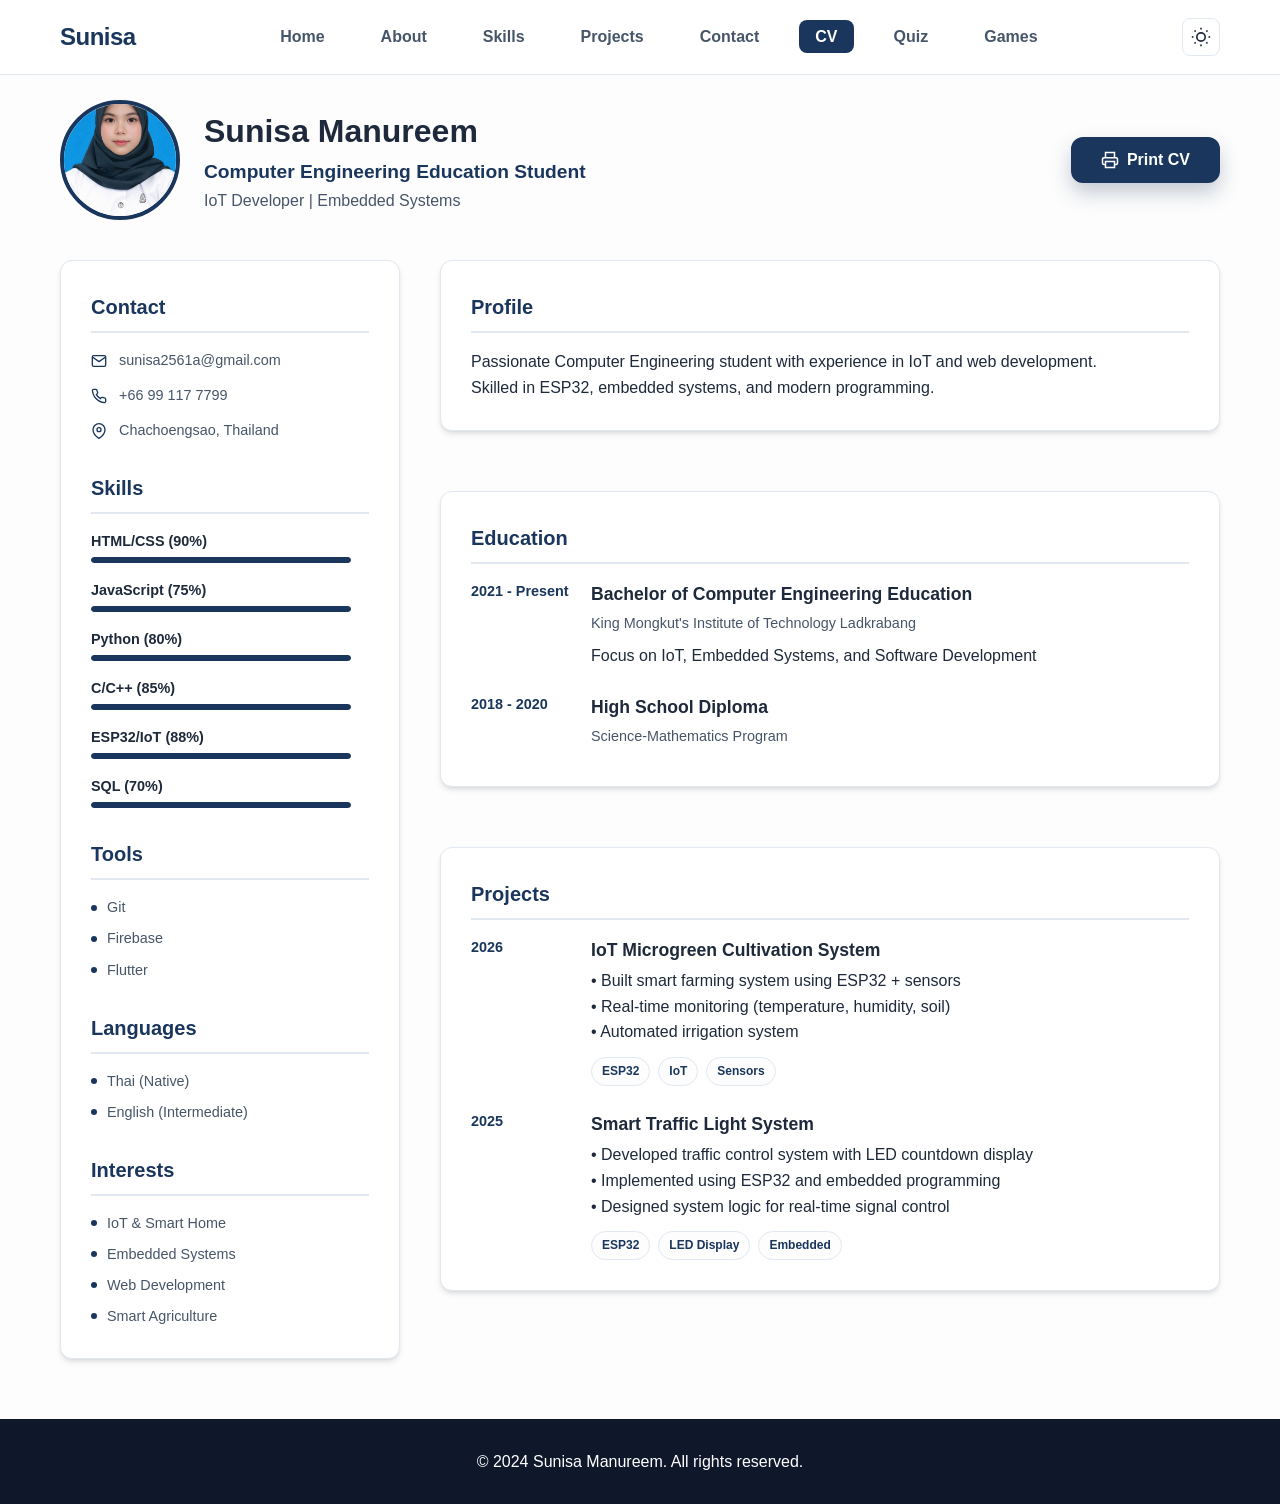
==== commit 47fa1413: "implement send contact" ====
--- a/cv.html
+++ b/cv.html
@@ -25,6 +25,7 @@
                 <li><a href="index.html#contact" class="nav-link">Contact</a></li>
                 <li><a href="cv.html" class="nav-link active">CV</a></li>
                 <li><a href="quiz.html" class="nav-link">Quiz</a></li>
+                 <li><a href="game-puzzle.html" class="nav-link">Games</a></li>
             </ul>
             <button class="theme-toggle" id="themeToggle" aria-label="Toggle dark mode">
                 <svg class="sun-icon" width="20" height="20" viewBox="0 0 24 24" fill="none" stroke="currentColor" stroke-width="2">
--- a/css/style.css
+++ b/css/style.css
@@ -1459,6 +1459,135 @@
 
 
 
+#puzzleBoard {
+    width: 320px;
+    height: 320px;
+}
+
+.tile {
+    width: 100%;
+    height: 100%;
+    background-image: url('../images/f1.jpg');
+    background-size: 300px 300px;
+    cursor: pointer;
+}
+.tile {
+    aspect-ratio: 1 / 1;
+    background-repeat: no-repeat;
+}
+
+.game-container {
+    text-align: center;
+    margin-top: 50px;
+}
+
+#puzzleBoard {
+    width: 300px;
+    height: 300px;
+    margin: 20px auto;
+    display: grid;
+    grid-template-columns: repeat(3, 1fr);
+    gap: 4px;
+    border: 3px solid #1a365d;
+    border-radius: 10px;
+    overflow: hidden;
+}
+
+.tile {
+    background-image: url('../images/f1.jpg');
+    background-size: 300px 300px;
+    cursor: pointer;
+    transition: transform 0.2s;
+}
+
+.tile:hover {
+    transform: scale(1.05);
+}
+
+button {
+    padding: 10px 20px;
+    border: none;
+    background: #1a365d;
+    color: white;
+    border-radius: 8px;
+    cursor: pointer;
+}
+
+button:hover {
+    background: #0f172a;
+}
+
+.game-info {
+    display: flex;
+    justify-content: center;
+    gap: 20px;
+    font-weight: bold;
+    margin-top: 10px;
+}
+
+.game-controls {
+    margin-top: 15px;
+}
+
+#puzzleBoard {
+    transition: all 0.3s ease;
+}
+
+.tile {
+    transition: all 0.3s ease;
+}
+.game-top {
+    display: flex;
+    flex-direction: column;
+    align-items: center;
+    gap: 10px;
+}
+
+.game-info {
+    font-weight: 600;
+    color: #1a365d;
+}
+
+.game-controls {
+    display: flex;
+    gap: 10px;
+}
+.preview-wrapper {
+    position: relative;
+    display: inline-block;
+    margin-bottom: 15px;
+}
+
+.preview-wrapper img {
+    width: 160px;
+    border-radius: 12px;
+    opacity: 0.6;
+    transition: 0.3s;
+}
+
+.preview-btn {
+    position: absolute;
+    bottom: -10px;
+    left: 50%;
+    transform: translateX(-50%);
+    padding: 6px 12px;
+    font-size: 13px;
+    border-radius: 8px;
+    border: none;
+    background: #1a365d;
+    color: white;
+    cursor: pointer;
+}
+.preview-wrapper {
+    margin-top: 10px;
+    margin-bottom: 20px;
+}
+.tile {
+    transition: all 0.2s ease;
+}
+
+
+
 
 
 /* ===== F1 GAME STYLE ===== */
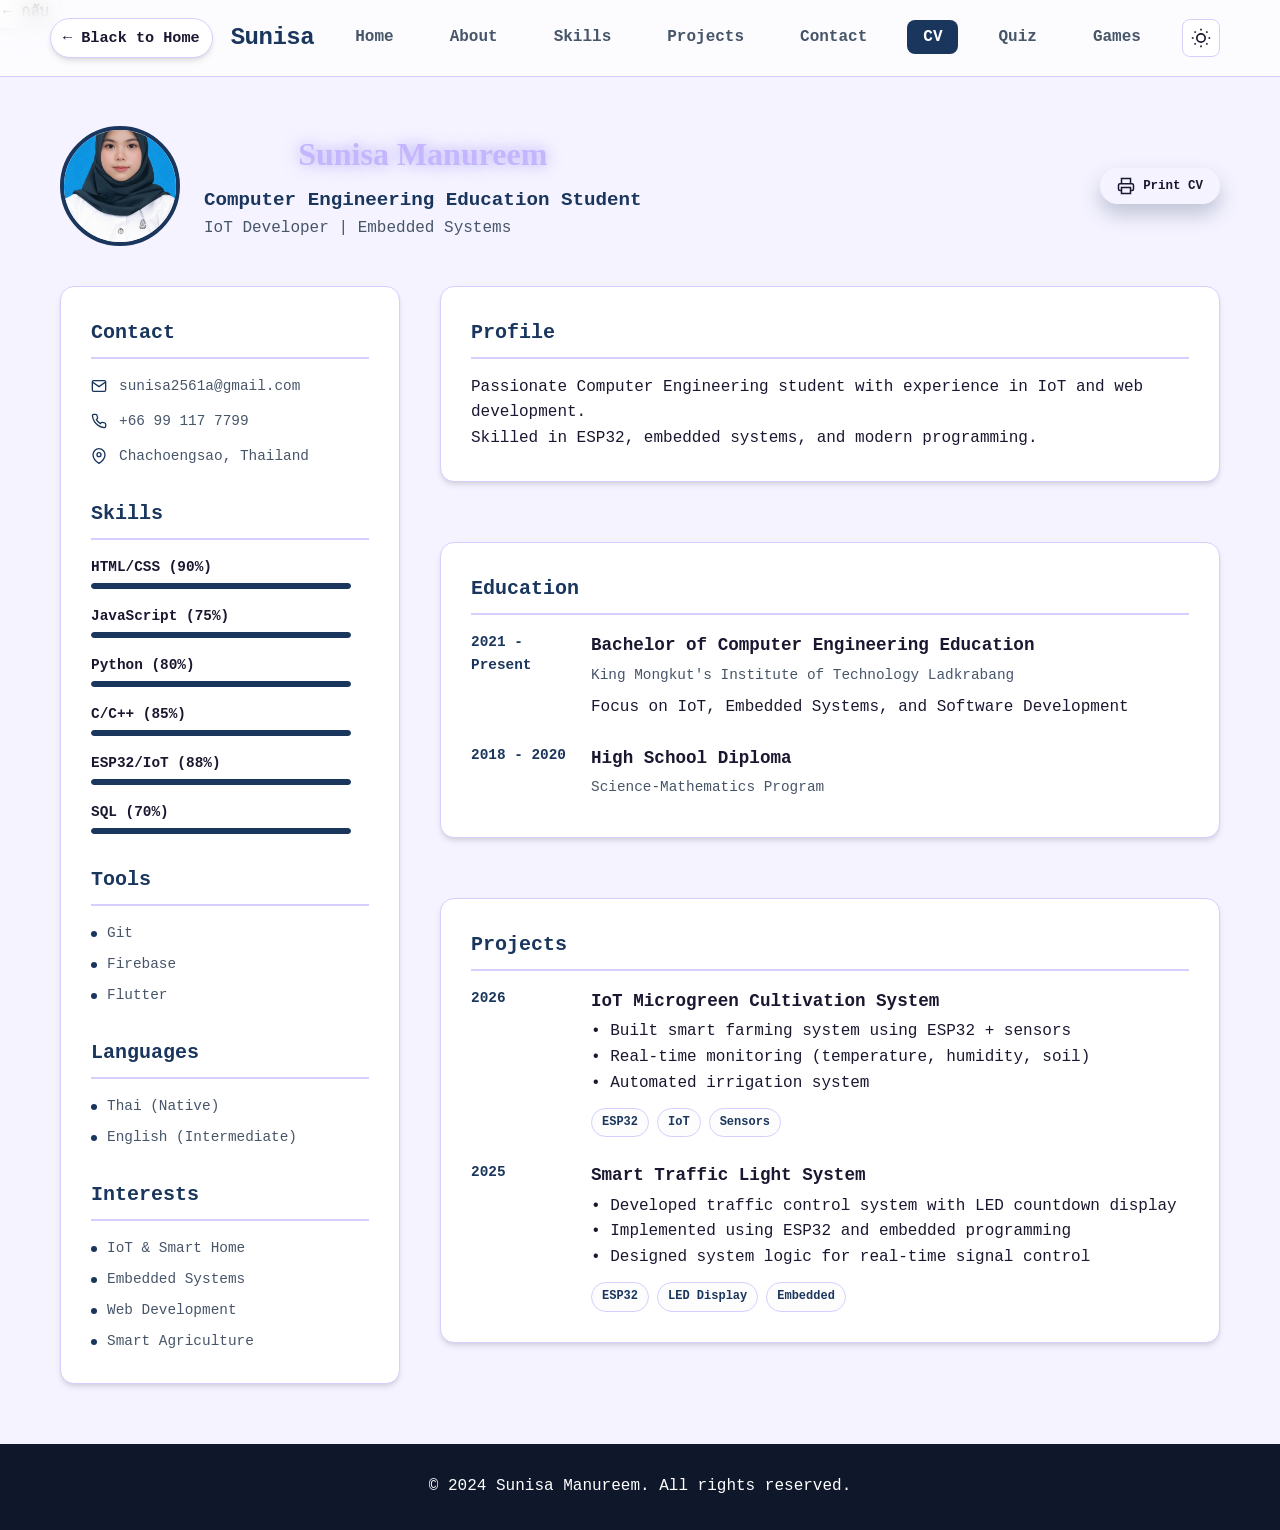
==== commit 7092421d: "add" ====
--- a/cv.html
+++ b/cv.html
@@ -7,10 +7,16 @@
     <link rel="stylesheet" href="css/style.css">
 </head>
 <body>
-
+    <noscript>
+        <div style="background: #ffefc1; color: #333; padding: 1em; text-align: center;">
+            เว็บไซต์นี้สามารถดู CV ได้แม้ปิด JavaScript แต่ปุ่ม Print และแอนิเมชันบางอย่างจะไม่ทำงาน<br>
+            กรุณาใช้เมนู Print ของเบราว์เซอร์หากต้องการพิมพ์ (Ctrl+P)
+        </div>
+    </noscript>
     <!-- Navigation -->
     <nav class="navbar" id="navbar">
         <div class="nav-container">
+            <a href="index.html" class="back-button" aria-label="Back to Home">← Black to Home</a>
             <a href="index.html" class="nav-logo">Sunisa</a>
             <button class="nav-toggle" id="navToggle" aria-label="Toggle menu">
                 <span></span>
@@ -45,6 +51,7 @@
             </button>
         </div>
     </nav>
+    <a href="index.html" class="back-button" aria-label="Back to Portfolio">← กลับ</a>
     <main class="cv-page">
     <div class="container">
         <div class="cv-header">
--- a/css/style.css
+++ b/css/style.css
@@ -1,3 +1,95 @@
+@media (max-width: 480px) {
+    .hero-container {
+        flex-direction: column-reverse;
+        gap: 16px;
+        align-items: center;
+    }
+    .hero-content {
+        max-width: 100%;
+        text-align: center;
+    }
+    .hero-image {
+        margin-bottom: 12px;
+    }
+    .about-content {
+        display: flex;
+        flex-direction: column;
+        gap: 16px;
+    }
+    .about-info {
+        padding: 12px;
+        font-size: 0.98rem;
+    }
+    .about-text p {
+        font-size: 0.98rem;
+    }
+}
+@media (max-width: 480px) {
+    .container {
+        padding: 0 8px;
+    }
+    .hero {
+        padding: 90px 0 40px;
+        gap: 24px;
+    }
+    .hero-title {
+        font-size: 1.5rem;
+    }
+    .hero-image img {
+        width: 120px;
+        height: 120px;
+        padding: 2px;
+    }
+    .section-title {
+        font-size: 1.3rem;
+        margin-bottom: 24px;
+    }
+    .about-info, .contact-form, .contact-item, .skill-card, .project-card, .cv-sidebar, .cv-main .cv-section, .quiz-container {
+        padding: 12px;
+    }
+    .about-content, .contact-content, .skills-grid, .projects-grid, .cv-grid {
+        gap: 12px;
+    }
+    .tech-item {
+        padding: 8px 12px;
+        font-size: 0.8rem;
+    }
+    .btn, .btn-primary, .btn-outline {
+        padding: 8px 12px;
+        font-size: 0.95rem;
+    }
+    .form-group input, .form-group textarea {
+        padding: 8px 10px;
+        font-size: 0.95rem;
+    }
+    .project-image {
+        height: 120px;
+    }
+    .cv-photo {
+        width: 70px;
+        height: 70px;
+    }
+    .cv-header {
+        flex-direction: column;
+        gap: 10px;
+        margin-bottom: 16px;
+    }
+    .cv-info h1 {
+        font-size: 1.1rem;
+    }
+    .cv-title {
+        font-size: 0.9rem;
+    }
+    .cv-subtitle {
+        font-size: 0.7rem;
+    }
+    .quiz-title {
+        font-size: 1.2rem;
+    }
+    .quiz-container {
+        padding: 10px;
+    }
+}
 /*style.css
 /* ===== CSS Variables (อัปเดตเป็นธีม Navy Professional) ===== */
 :root {
@@ -38,6 +130,7 @@
 
 html {
     scroll-behavior: smooth;
+    overflow-x: hidden; /* ป้องกัน scrollbar แนวนอนจากเอฟเฟกต์ล้น */
 }
 
 body {
@@ -46,7 +139,13 @@
     color: var(--text);
     line-height: 1.6;
     transition: var(--transition);
-}
+    overflow-x: hidden;
+}
+
+.hero {
+    overflow: hidden; /* ป้องกัน pseudo-element ที่ล้นขวา */
+}
+
 
 a {
     text-decoration: none;
@@ -236,6 +335,64 @@
     align-items: center;
     justify-content: center;
     transition: var(--transition);
+}
+
+.back-button {
+    position: relative;
+    left: -10px;
+    margin-right: 8px;
+    font-size: 0.95rem;
+    background: var(--surface);
+    border: 1px solid var(--border);
+    border-radius: 999px;
+    color: var(--text);
+    font-weight: 700;
+    padding: 7px 12px;
+    box-shadow: var(--shadow);
+    text-decoration: none;
+    transition: var(--transition);
+}
+
+.navbar .nav-container {
+    align-items: center;
+    min-height: 60px;
+}
+
+.back-button:hover {
+    background: var(--primary);
+    color: #fff;
+    border-color: var(--primary);
+}
+
+.navbar .nav-container {
+    align-items: center;
+}
+
+.navbar .back-button {
+    display: inline-flex;
+    align-items: center;
+    justify-content: center;
+}
+
+.menu-toggle {
+    display: none;
+    font-size: 26px;
+    color: var(--text);
+    background: var(--surface);
+    border: 1px solid var(--border);
+    border-radius: 10px;
+    width: 46px;
+    height: 46px;
+    align-items: center;
+    justify-content: center;
+    cursor: pointer;
+    z-index: 1100;
+}
+
+@media (max-width: 768px) {
+    .menu-toggle {
+        display: flex;
+    }
 }
 
 .theme-toggle:hover {
@@ -1457,202 +1614,601 @@
 }
 }
 
-
-
-#puzzleBoard {
-    width: 320px;
-    height: 320px;
-}
-
-.tile {
-    width: 100%;
-    height: 100%;
-    background-image: url('../images/f1.jpg');
-    background-size: 300px 300px;
-    cursor: pointer;
-}
-.tile {
-    aspect-ratio: 1 / 1;
-    background-repeat: no-repeat;
-}
-
-.game-container {
-    text-align: center;
-    margin-top: 50px;
-}
-
-#puzzleBoard {
-    width: 300px;
-    height: 300px;
-    margin: 20px auto;
-    display: grid;
-    grid-template-columns: repeat(3, 1fr);
-    gap: 4px;
-    border: 3px solid #1a365d;
-    border-radius: 10px;
-    overflow: hidden;
-}
-
-.tile {
-    background-image: url('../images/f1.jpg');
-    background-size: 300px 300px;
-    cursor: pointer;
-    transition: transform 0.2s;
-}
-
-.tile:hover {
-    transform: scale(1.05);
-}
-
-button {
-    padding: 10px 20px;
-    border: none;
-    background: #1a365d;
-    color: white;
-    border-radius: 8px;
-    cursor: pointer;
-}
-
-button:hover {
-    background: #0f172a;
-}
-
-.game-info {
-    display: flex;
-    justify-content: center;
-    gap: 20px;
-    font-weight: bold;
-    margin-top: 10px;
-}
-
-.game-controls {
-    margin-top: 15px;
-}
-
-#puzzleBoard {
-    transition: all 0.3s ease;
-}
-
-.tile {
-    transition: all 0.3s ease;
-}
-.game-top {
-    display: flex;
-    flex-direction: column;
-    align-items: center;
-    gap: 10px;
-}
-
-.game-info {
-    font-weight: 600;
-    color: #1a365d;
-}
-
-.game-controls {
-    display: flex;
-    gap: 10px;
-}
-.preview-wrapper {
-    position: relative;
-    display: inline-block;
-    margin-bottom: 15px;
-}
-
-.preview-wrapper img {
-    width: 160px;
-    border-radius: 12px;
-    opacity: 0.6;
-    transition: 0.3s;
-}
-
-.preview-btn {
-    position: absolute;
-    bottom: -10px;
-    left: 50%;
-    transform: translateX(-50%);
-    padding: 6px 12px;
-    font-size: 13px;
-    border-radius: 8px;
-    border: none;
-    background: #1a365d;
-    color: white;
-    cursor: pointer;
-}
-.preview-wrapper {
-    margin-top: 10px;
-    margin-bottom: 20px;
-}
-.tile {
-    transition: all 0.2s ease;
-}
-
-
-
-
-
-/* ===== F1 GAME STYLE ===== */
-
-.game-container{
-    text-align:center;
-    margin-top:100px;
-    display:flex;
-    flex-direction:column;
-    align-items:center;
-}
-
-canvas{
-    background:#111;
-    display:block;
-    margin:0 auto;
-    width:400px;
-    height:600px;
-}
-
-/* ===== SCORE ===== */
-#score{
-    font-size:22px;
-    font-weight:bold;
-    margin-top:15px;
-}
-
-/* ===== LIVES ===== */
-#lives{
-    font-size:20px;
-    margin-top:5px;
-}
-
-/* ===== BUTTON ===== */
-.controls button{
-    margin:10px;
-    padding:12px 18px;
-    font-size:20px;
-    border:none;
-    border-radius:10px;
-    background:#1a365d;
-    color:white;
-    cursor:pointer;
-    transition:0.3s;
-}
-
-.controls button:hover{
-    background:#0f172a;
-    transform:scale(1.1);
-}
-
-/* ===== GAME OVER BOX ===== */
-#gameOver{
-    position:fixed;
-    top:50%;
-    left:50%;
-    transform:translate(-50%,-50%);
-    background:white;
-    padding:30px;
-    border-radius:15px;
-    box-shadow:0 20px 50px rgba(0,0,0,0.4);
-    text-align:center;
-    z-index:1000;
-}
-
 .hidden{
     display:none;
-}+}
+/* ============================================================
+       LAYER 2 — CSS: Visual Enhancement
+       ทุกอย่างที่อยู่ใน <style> นี้เป็น enhancement ล้วนๆ
+       ถ้าไม่โหลด CSS เนื้อหาใน HTML ยังอ่าน/ใช้งานได้
+    ============================================================ */
+
+    @import url('https://fonts.googleapis.com/css2?family=DM+Serif+Display:ital@0;1&family=DM+Mono:wght@400;500&display=swap');
+
+    :root {
+      --bg:        #0f0f13;
+      --surface:   #1a1a22;
+      --surface2:  #24242e;
+      --border:    #2e2e3a;
+      --accent:    #7c6af7;
+      --accent2:   #f76a8a;
+      --text:      #e8e6ff;
+      --muted:     #7a7898;
+      --card-back: #1e1e2a;
+      --flip-dur:  0.45s;
+      --radius:    14px;
+    }
+
+    [data-theme="light"] {
+      --bg:        #f5f3ff;
+      --surface:   #ffffff;
+      --surface2:  #ede9ff;
+      --border:    #d5cfff;
+      --text:      #1a1830;
+      --muted:     #6b6588;
+      --card-back: #e8e3ff;
+    }
+
+    *, *::before, *::after { box-sizing: border-box; margin: 0; padding: 0; }
+
+    body {
+      font-family: 'DM Mono', monospace;
+      background: var(--bg);
+      color: var(--text);
+      min-height: 100vh;
+      transition: background .3s, color .3s;
+    }
+
+    /* ── Nav ── */
+    .nav {
+      display: flex; align-items: center; justify-content: space-between;
+      padding: .9rem 1.5rem;
+      border-bottom: 1px solid var(--border);
+      background: var(--surface);
+    }
+    .nav a { color: var(--muted); text-decoration: none; font-size: .8rem; letter-spacing: .05em; }
+    .nav a:hover { color: var(--text); }
+    .nav-title { font-family: 'DM Serif Display', serif; font-size: 1.1rem; color: var(--accent); }
+    .theme-btn {
+      background: none; border: 1px solid var(--border); border-radius: 8px;
+      color: var(--text); cursor: pointer; padding: .35rem .6rem; font-size: .85rem;
+    }
+    .theme-btn:hover { border-color: var(--accent); }
+    .theme-btn:focus-visible { outline: 2px solid var(--accent); outline-offset: 2px; }
+
+    /* ── Layout ── */
+    .wrapper { max-width: 680px; margin: 0 auto; padding: 2rem 1rem 3rem; }
+
+    h1 {
+      font-family: 'DM Serif Display', serif;
+      font-size: clamp(1.6rem, 5vw, 2.2rem);
+      margin-bottom: .3rem;
+    }
+    h1 em { color: var(--accent); font-style: italic; }
+
+    .subtitle { color: var(--muted); font-size: .8rem; margin-bottom: 1.8rem; }
+
+    /* ── Stats bar ── */
+    .stats {
+      display: flex; gap: 1rem; margin-bottom: 1.5rem;
+      flex-wrap: wrap;
+    }
+    .stat {
+      background: var(--surface); border: 1px solid var(--border);
+      border-radius: 10px; padding: .5rem .9rem;
+      font-size: .78rem; color: var(--muted);
+    }
+    .stat strong { color: var(--text); font-size: 1rem; display: block; }
+
+    /* ── Controls ── */
+    .controls { display: flex; justify-content: center; align-items: center; gap: .6rem; margin-bottom: 1.8rem; flex-wrap: wrap; }
+    .btn {
+      font-family: 'DM Mono', monospace;
+      font-size: .78rem; padding: .5rem 1rem;
+      border-radius: 8px; cursor: pointer;
+      border: 1px solid var(--border);
+      background: var(--surface2); color: var(--text);
+      transition: all .15s;
+    }
+    .btn:hover { border-color: var(--accent); color: var(--accent); }
+    .btn:focus-visible { outline: 2px solid var(--accent); outline-offset: 2px; }
+    .btn.active { background: var(--accent); color: #fff; border-color: var(--accent); }
+    .btn-restart {
+      background: var(--surface2); border-color: var(--accent2); color: var(--accent2);
+    }
+    .btn-restart:hover { background: var(--accent2); color: #fff; }
+
+    /* ── Board ── */
+    #board {
+      display: grid;
+      grid-template-columns: repeat(4, 1fr);
+      gap: .7rem;
+    }
+    #board.grid-2 { grid-template-columns: repeat(2, 1fr); }
+    #board.grid-3 { grid-template-columns: repeat(3, 1fr); }
+    #board.grid-4 { grid-template-columns: repeat(4, 1fr); }
+    #board.grid-5 { grid-template-columns: repeat(5, 1fr); }
+    #board.grid-6 { grid-template-columns: repeat(6, 1fr); }
+
+    /* ── Card flip ── */
+    .card {
+      aspect-ratio: 1;
+      perspective: 600px;
+      cursor: pointer;
+      border-radius: var(--radius);
+    }
+    /* keyboard focus on card */
+    .card:focus-visible { outline: 3px solid var(--accent); outline-offset: 3px; }
+
+    .card-inner {
+      position: relative; width: 100%; height: 100%;
+      transform-style: preserve-3d;
+      transition: transform var(--flip-dur) cubic-bezier(.4,0,.2,1);
+      border-radius: var(--radius);
+    }
+    .card.flipped .card-inner, .card.matched .card-inner {
+      transform: rotateY(180deg);
+    }
+    .card-front, .card-back {
+      position: absolute; inset: 0;
+      backface-visibility: hidden;
+      border-radius: var(--radius);
+      display: flex; align-items: center; justify-content: center;
+      border: 1px solid var(--border);
+    }
+    /* Back = hidden side */
+    .card-back {
+      background: var(--card-back);
+      font-size: 1.4rem; color: var(--muted);
+    }
+    /* Front = revealed */
+    .card-front {
+      background: var(--surface);
+      transform: rotateY(180deg);
+      font-size: clamp(1.4rem, 4vw, 2rem);
+      flex-direction: column; gap: .3rem;
+    }
+    .card-front .card-label {
+      font-size: clamp(.45rem, 1.5vw, .62rem);
+      color: var(--muted); text-align: center; padding: 0 4px;
+      line-height: 1.2;
+    }
+    .card.matched .card-front {
+      background: color-mix(in srgb, var(--accent) 15%, var(--surface));
+      border-color: var(--accent);
+    }
+    .card.wrong .card-inner { animation: shake .3s ease; }
+
+    @keyframes shake {
+      0%,100% { transform: rotateY(180deg) translateX(0); }
+      25%      { transform: rotateY(180deg) translateX(-6px); }
+      75%      { transform: rotateY(180deg) translateX(6px); }
+    }
+
+    /* ── Win overlay ── */
+    #win-msg {
+      display: none;
+      margin-top: 1.5rem;
+      background: var(--surface);
+      border: 1px solid var(--accent);
+      border-radius: var(--radius);
+      padding: 1.5rem;
+        text-align: center;
+        position: fixed;              /* ⭐ เพิ่ม */
+        top: 50%;                     /* ⭐ เพิ่ม */
+        left: 50%;                    /* ⭐ เพิ่ม */
+        transform: translate(-50%, -50%); /* ⭐ เพิ่ม */
+
+  z-index: 9999;                /* ⭐ เพิ่ม (กันโดนบัง) */
+    }
+    #win-msg.show { display: block; animation: pop .3s ease; }
+    #win-msg h2 { font-family: 'DM Serif Display', serif; font-size: 1.6rem; margin-bottom: .4rem; }
+    #win-msg p  { color: var(--muted); font-size: .82rem; }
+
+    @keyframes pop {
+      from { transform: scale(.9); opacity: 0; }
+      to   { transform: scale(1);  opacity: 1; }
+    }
+
+    /* ── Timer bar ── */
+    #timer-bar-wrap {
+      height: 3px; background: var(--border); border-radius: 2px;
+      margin-bottom: 1.5rem; overflow: hidden;
+    }
+    #timer-bar {
+      height: 100%; width: 100%;
+      background: linear-gradient(90deg, var(--accent), var(--accent2));
+      transition: width .5s linear, background .5s;
+    }
+
+    /* ── No-JS notice (hidden by JS) ── */
+    #nojs-notice { display: none; }
+
+    /* ── Reduced motion ── */
+    @media (prefers-reduced-motion: reduce) {
+      .card-inner { transition-duration: 0.01ms !important; }
+      @keyframes shake { to { } }
+      @keyframes pop { to { } }
+    }
+
+    /* ── Dark mode auto ── */
+    @media (prefers-color-scheme: light) {
+      :root:not([data-theme="dark"]) {
+        --bg: #f5f3ff; --surface: #ffffff; --surface2: #ede9ff;
+        --border: #d5cfff; --text: #1a1830; --muted: #6b6588;
+        --card-back: #e8e3ff;
+      }
+    }
+
+    /* ── Print ── */
+    @media print {
+      .controls, .theme-btn, #timer-bar-wrap { display: none; }
+    }
+
+    /* ── Mobile touch friendly ── */
+    @media (max-width: 480px) {
+      #board.grid-6 { grid-template-columns: repeat(4, 1fr); }
+      #board.grid-5 { grid-template-columns: repeat(4, 1fr); }
+      .card-back { font-size: 1.1rem; }
+    }
+
+
+
+ /* ===============================
+   🔥 FINAL UI UPGRADE (V0 STYLE)
+================================ */
+
+/* 🌌 Background ลึกขึ้น */
+/* 🌞 LIGHT MODE */
+[data-theme="light"] body {
+  background: #f5f3ff;
+}
+
+/* 🌙 DARK MODE */
+[data-theme="dark"] body {
+  background:
+    radial-gradient(circle at 20% 20%, rgba(124,106,247,0.25), transparent 40%),
+    radial-gradient(circle at 80% 30%, rgba(79,70,229,0.2), transparent 40%),
+    #050510;
+}
+
+/* 🧠 Title glow */
+h1 {
+  text-align: center;
+  font-size: 2.5rem;
+  color: #c4b5fd;
+  text-shadow: 0 0 15px rgba(124,106,247,0.6);
+}
+
+/* 📊 Stats Glass จริง */
+.stat {
+  background: rgba(255,255,255,0.04);
+  backdrop-filter: blur(16px);
+  border: 1px solid rgba(255,255,255,0.08);
+  box-shadow: inset 0 0 10px rgba(124,106,247,0.1);
+}
+
+/* 🎛 ปุ่ม glow */
+.btn {
+  border-radius: 999px;
+  background: rgba(255,255,255,0.05);
+  border: 1px solid rgba(255,255,255,0.08);
+}
+
+.btn.active {
+  background: linear-gradient(135deg,#7c6af7,#4f46e5);
+  box-shadow:
+    0 0 10px rgba(124,106,247,0.8),
+    0 0 30px rgba(124,106,247,0.4);
+}
+
+/* 🔳 BOARD GLOW (สำคัญมาก) */
+#board {
+  padding: 20px;
+  border-radius: 20px;
+
+  background: rgba(255,255,255,0.03);
+  backdrop-filter: blur(14px);
+
+  box-shadow:
+    0 0 60px rgba(124,106,247,0.25),
+    inset 0 0 30px rgba(124,106,247,0.1);
+}
+
+/* 🃏 CARD LEVEL UPGRADE */
+.card {
+  border-radius: 16px;
+}
+
+/* ✨ card glow */
+.card-back {
+  background:
+    radial-gradient(circle at 30% 30%, rgba(124,106,247,0.25), transparent),
+    #141428;
+
+  box-shadow:
+    inset 0 0 20px rgba(124,106,247,0.2),
+    0 0 10px rgba(124,106,247,0.1);
+}
+
+/* hover = ลอย */
+.card:hover {
+  transform: translateY(-8px) scale(1.05);
+  box-shadow: 0 10px 25px rgba(124,106,247,0.4);
+}
+
+/* front */
+.card-front {
+  background: linear-gradient(145deg, #1f1f3d, #121225);
+  box-shadow: inset 0 0 20px rgba(124,106,247,0.3);
+}
+
+/* ✅ MATCH = glow ชัด */
+.card.matched .card-front {
+  box-shadow:
+    0 0 20px rgba(124,106,247,0.9),
+    inset 0 0 25px rgba(124,106,247,0.5);
+}
+
+/* ❌ WRONG = glow แดง */
+.card.wrong .card-inner {
+  box-shadow: 0 0 15px rgba(247,106,138,0.8);
+}
+
+/* 🏆 popup ลอยจริง */
+#win-msg {
+  background: rgba(15,15,30,0.85);
+  backdrop-filter: blur(20px);
+
+  box-shadow:
+    0 0 40px rgba(124,106,247,0.4),
+    0 20px 80px rgba(0,0,0,0.6);
+
+  border: 1px solid rgba(124,106,247,0.4);
+}
+
+/* ⏳ Timer */
+#timer-bar {
+  height: 4px;
+  box-shadow: 0 0 12px rgba(124,106,247,1);
+}
+/* =========================
+   🧠 STATS V0 STYLE
+========================= */
+
+.stats {
+  display: flex;
+  justify-content: center;
+  gap: 20px;
+  margin-bottom: 1.8rem;
+  flex-wrap: wrap;
+}
+
+.stat-card {
+  width: 120px;
+  padding: 16px;
+  border-radius: 18px;
+
+  background: rgba(255,255,255,0.04);
+  backdrop-filter: blur(16px);
+
+  border: 1px solid rgba(255,255,255,0.08);
+
+  text-align: center;
+
+  transition: 0.3s;
+
+  box-shadow:
+    inset 0 0 20px rgba(124,106,247,0.1),
+    0 0 10px rgba(124,106,247,0.1);
+}
+
+.stat-card:hover {
+  transform: translateY(-5px);
+  box-shadow:
+    0 0 25px rgba(124,106,247,0.4),
+    inset 0 0 25px rgba(124,106,247,0.2);
+}
+
+.stat-card .icon {
+  font-size: 1.2rem;
+  margin-bottom: 6px;
+  opacity: 0.8;
+}
+
+.stat-card .value {
+  font-size: 1.6rem;
+  font-weight: bold;
+  color: #fff;
+}
+
+.stat-card .label {
+  font-size: 0.7rem;
+  color: #aaa;
+  letter-spacing: 1px;
+}
+.stat-card .value {
+  font-size: 1.6rem;
+  font-weight: 700;
+
+  color: #ffffff;
+
+  /* 🔥 เพิ่ม 2 ตัวนี้ */
+  text-shadow: 0 0 10px rgba(255,255,255,0.6);
+}
+/* moves */
+.stat-card:nth-child(1) .value {
+  color: #c4b5fd;
+}
+
+/* pairs */
+.stat-card:nth-child(2) .value {
+  color: #7dd3fc;
+}
+
+/* time */
+.stat-card:nth-child(3) .value {
+  color: #fbbf24;
+}
+
+/* best */
+.stat-card:nth-child(4) .value {
+  color: #f472b6;
+}
+.stat-card .value {
+  transition: all 0.2s ease;
+}
+
+.stat-card:hover .value {
+  transform: scale(1.1);
+}
+#win-msg h2 {
+  color: #ffffff;
+  font-weight: 700;
+
+  /* 🔥 ทำให้เด่น */
+  text-shadow:
+    0 0 10px rgba(255,255,255,0.8),
+    0 0 25px rgba(247,106,138,0.6);
+}
+
+/* 🎉 WIN */
+#win-msg.win h2 {
+  color: #c4b5fd;
+  text-shadow: 0 0 20px rgba(124,106,247,0.9);
+}
+
+/* ⛔ GAME OVER */
+#win-msg.lose h2 {
+  color: #fb7185;
+  text-shadow: 0 0 25px rgba(247,106,138,1);
+}
+
+/* ===== MOBILE MENU ===== */
+.menu-toggle,
+.nav-toggle {
+  display: none;
+  font-size: 24px;
+  background: none;
+  border: none;
+  cursor: pointer;
+  margin-left: auto;
+}
+
+/* Mobile */
+@media (max-width: 768px) {
+
+  .nav-container {
+    position: relative;
+    justify-content: space-between;
+  }
+
+  .menu-toggle,
+  .nav-toggle {
+    display: block;
+    position: absolute;
+    right: 20px;
+    top: 16px;
+    z-index: 1100;
+    margin-left: 0;
+  }
+
+  .nav-left {
+    flex: 1;
+    min-width: 0;
+  }
+
+  .nav-right {
+    display: flex;
+    align-items: center;
+    position: absolute;
+    right: 16px;
+    top: 16px;
+    z-index: 1100;
+  }
+
+  .theme-toggle {
+    margin-left: 8px;
+  }
+
+  .nav-menu {
+    display: none;
+    flex-direction: column;
+    position: absolute;
+    top: 70px;
+    right: 20px;
+    background: white;
+    padding: 15px;
+    border-radius: 12px;
+    box-shadow: 0 10px 25px rgba(0,0,0,0.15);
+    width: calc(100% - 40px);
+    max-width: 330px;
+  }
+
+  .nav-menu.active {
+    display: flex;
+  
+}
+
+/* ===== Responsive Enhancements (non-breaking safe overrides) ===== */
+
+/* 1) hero image ใช้ขนาดปรับตาม container และไม่กำหนดซ้ำแน่น */
+.hero-image img {
+  max-width: 100%;
+  width: 100%;
+  height: auto;
+  max-height: 380px;
+}
+
+/* 2) layout ส่วนต่าง ๆ ปรับให้เหมาะ tablet/desktop */
+@media (max-width: 1024px) {
+  .hero-container {
+    flex-wrap: wrap;
+    justify-content: center;
+    gap: 24px;
+  }
+
+  .about-content,
+  .contact-content,
+  .cv-grid {
+    grid-template-columns: 1fr !important;
+  }
+
+  .projects-grid,
+  .skills-grid {
+    grid-template-columns: repeat(auto-fit, minmax(260px, 1fr)) !important;
+    gap: 20px;
+  }
+
+  .cv-section,
+  .project-card,
+  .skill-card,
+  .contact-item,
+  .contact-form {
+    padding: 16px !important;
+  }
+}
+
+/* 3) จอมือถือเล็กสุด คงคอนดิชันเดิม แต่เข้มข้นขึ้น */
+@media (max-width: 480px) {
+  .hero-image img {
+    width: 180px;
+    height: 180px;
+    border-width: 4px;
+  }
+
+  .hero-title {
+    font-size: 1.6rem;
+  }
+
+  .cv-grid,
+  .about-content,
+  .contact-content {
+    gap: 12px;
+  }
+
+  .project-image {
+    height: 120px;
+  }
+}
+}
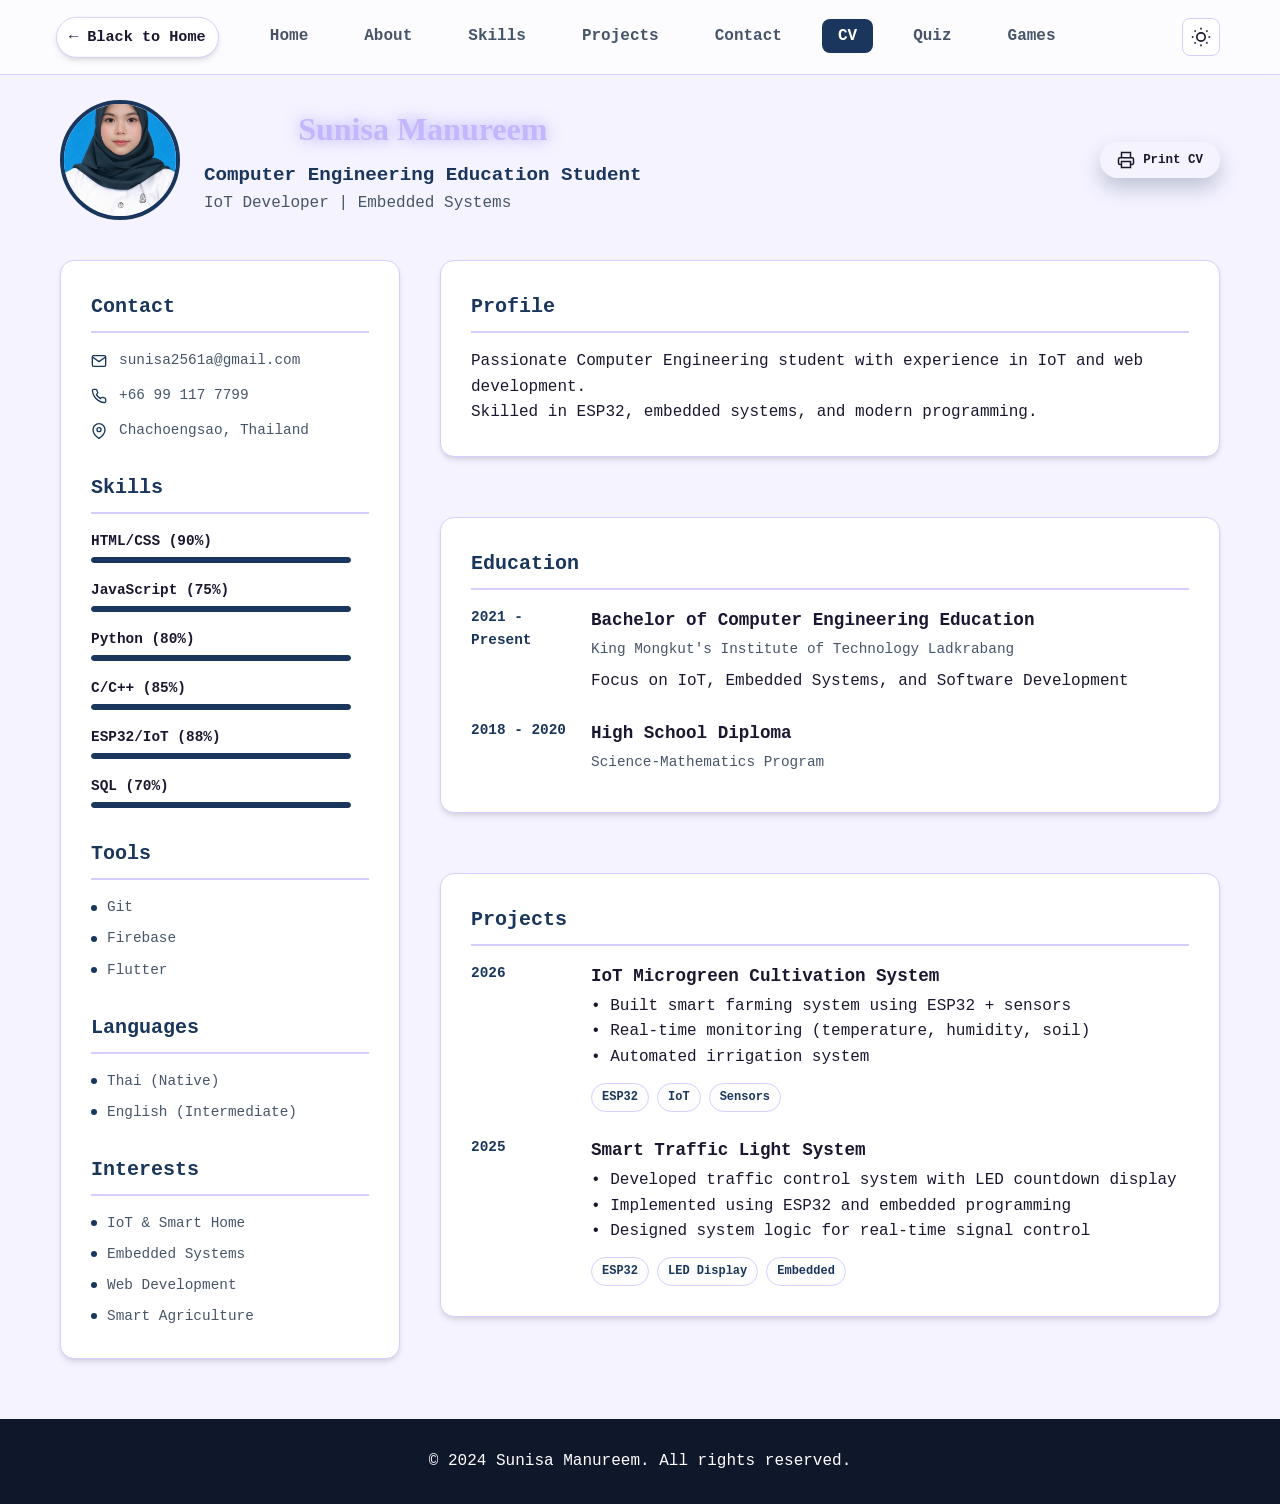
==== commit a346cab2: "edit" ====
--- a/cv.html
+++ b/cv.html
@@ -51,7 +51,6 @@
             </button>
         </div>
     </nav>
-    <a href="index.html" class="back-button" aria-label="Back to Portfolio">← กลับ</a>
     <main class="cv-page">
     <div class="container">
         <div class="cv-header">
--- a/css/style.css
+++ b/css/style.css
@@ -338,9 +338,11 @@
 }
 
 .back-button {
-    position: relative;
-    left: -10px;
-    margin-right: 8px;
+    position: absolute;
+    left: 16px;
+    top: 50%;
+    transform: translateY(-50%);
+    z-index: 1100;
     font-size: 0.95rem;
     background: var(--surface);
     border: 1px solid var(--border);
@@ -353,9 +355,16 @@
     transition: var(--transition);
 }
 
+body.memory-game .back-button,
+body.quiz-page .back-button,
+body.cv-page .back-button,
+body.index-page .back-button {
+    left: 16px;
+}
 .navbar .nav-container {
     align-items: center;
     min-height: 60px;
+    position: relative;
 }
 
 .back-button:hover {
@@ -2107,7 +2116,7 @@
   .nav-toggle {
     display: block;
     position: absolute;
-    right: 20px;
+    right: 16px;
     top: 16px;
     z-index: 1100;
     margin-left: 0;
@@ -2122,7 +2131,7 @@
     display: flex;
     align-items: center;
     position: absolute;
-    right: 16px;
+    right: 60px;
     top: 16px;
     z-index: 1100;
   }
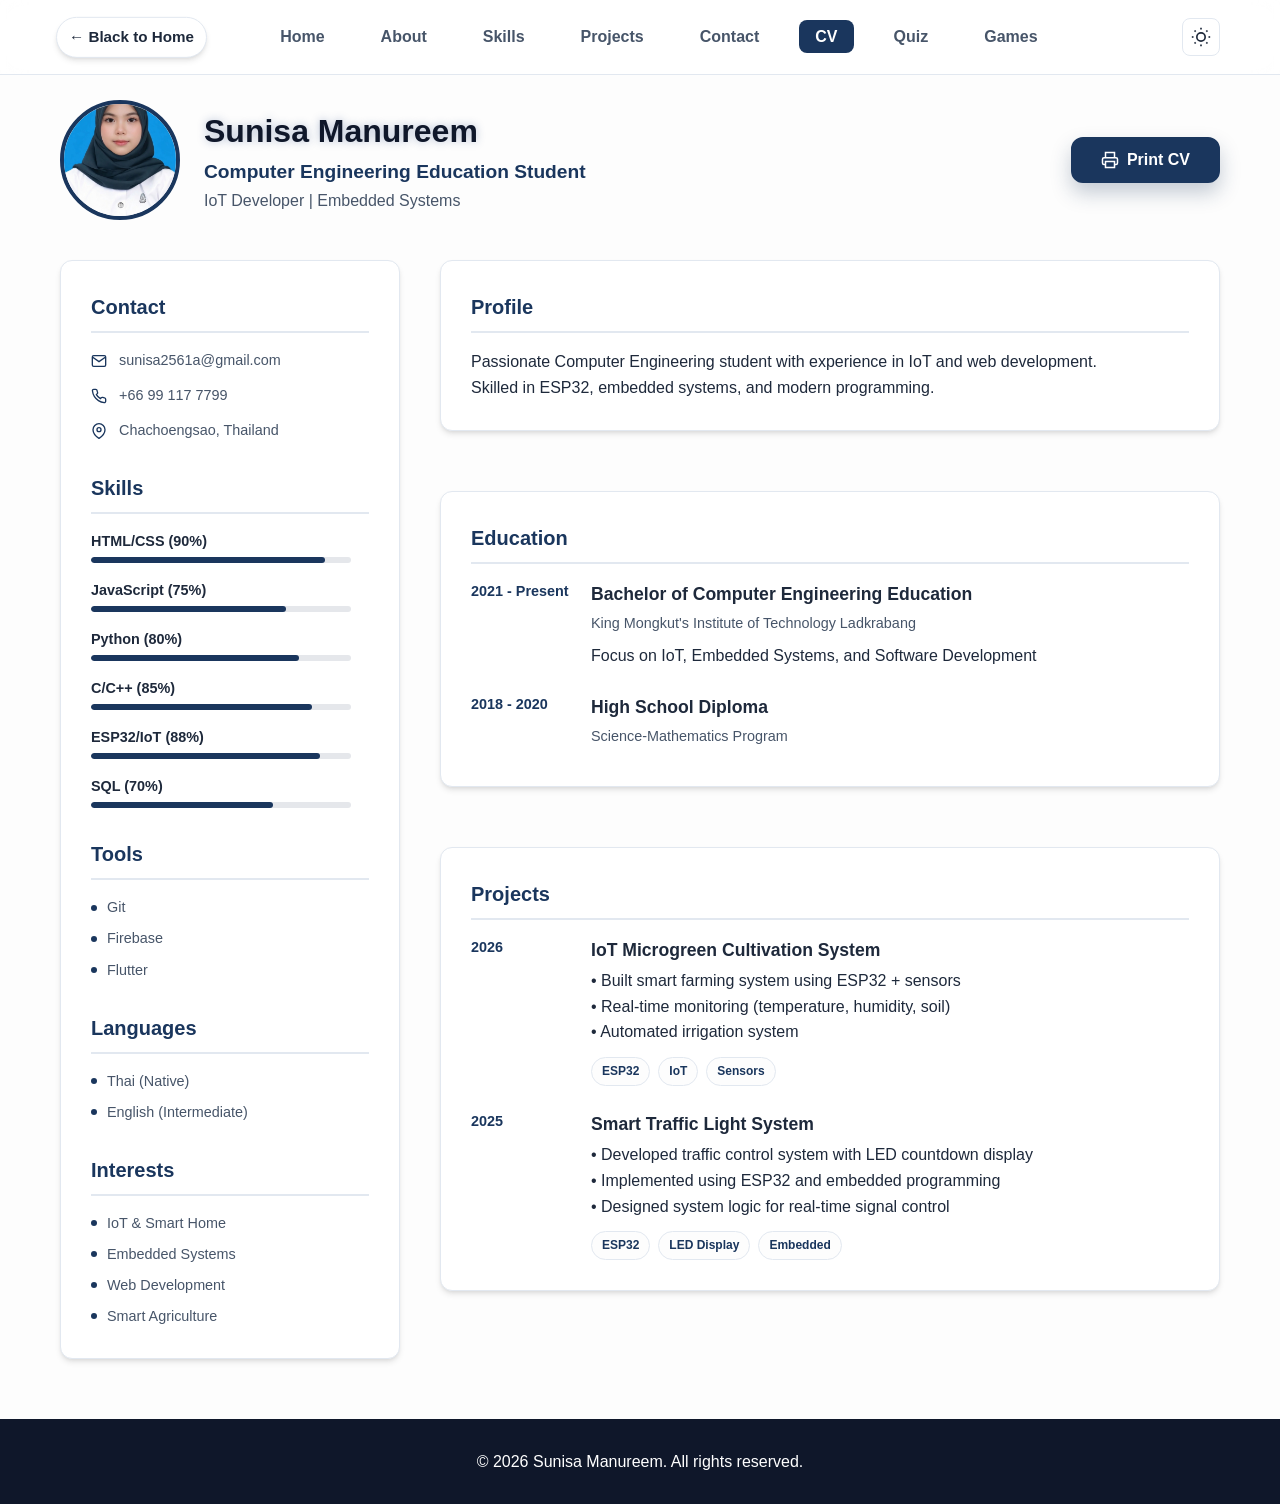
==== commit a9809ecd: "edit" ====
--- a/cv.html
+++ b/cv.html
@@ -31,7 +31,7 @@
                 <li><a href="index.html#contact" class="nav-link">Contact</a></li>
                 <li><a href="cv.html" class="nav-link active">CV</a></li>
                 <li><a href="quiz.html" class="nav-link">Quiz</a></li>
-                 <li><a href="game-puzzle.html" class="nav-link">Games</a></li>
+                <li><a href="memory-game.html" class="nav-link">Games</a></li>
             </ul>
             <button class="theme-toggle" id="themeToggle" aria-label="Toggle dark mode">
                 <svg class="sun-icon" width="20" height="20" viewBox="0 0 24 24" fill="none" stroke="currentColor" stroke-width="2">
@@ -252,7 +252,7 @@
     <!-- Footer -->
     <footer class="footer">
         <div class="container">
-            <p>&copy; 2024 Sunisa Manureem. All rights reserved.</p>
+            <p>&copy; 2026 Sunisa Manureem. All rights reserved.</p>
         </div>
     </footer>
 
--- a/css/style.css
+++ b/css/style.css
@@ -1,94 +1,73 @@
 @media (max-width: 480px) {
+
     .hero-container {
         flex-direction: column-reverse;
         gap: 16px;
         align-items: center;
     }
+
     .hero-content {
         max-width: 100%;
         text-align: center;
     }
+
     .hero-image {
         margin-bottom: 12px;
     }
-    .about-content {
-        display: flex;
-        flex-direction: column;
-        gap: 16px;
-    }
-    .about-info {
-        padding: 12px;
-        font-size: 0.98rem;
-    }
-    .about-text p {
-        font-size: 0.98rem;
-    }
-}
-@media (max-width: 480px) {
+
     .container {
         padding: 0 8px;
     }
+
     .hero {
         padding: 90px 0 40px;
         gap: 24px;
     }
+
     .hero-title {
         font-size: 1.5rem;
     }
+
     .hero-image img {
         width: 120px;
         height: 120px;
         padding: 2px;
     }
+
     .section-title {
         font-size: 1.3rem;
         margin-bottom: 24px;
     }
-    .about-info, .contact-form, .contact-item, .skill-card, .project-card, .cv-sidebar, .cv-main .cv-section, .quiz-container {
+
+    .about-content {
+        flex-direction: column;
+        gap: 16px;
+    }
+
+    .about-info,
+    .contact-form,
+    .contact-item,
+    .skill-card,
+    .project-card,
+    .cv-sidebar,
+    .cv-main .cv-section,
+    .quiz-container {
         padding: 12px;
     }
-    .about-content, .contact-content, .skills-grid, .projects-grid, .cv-grid {
+
+    .about-content,
+    .contact-content,
+    .skills-grid,
+    .projects-grid,
+    .cv-grid {
         gap: 12px;
     }
-    .tech-item {
-        padding: 8px 12px;
-        font-size: 0.8rem;
-    }
-    .btn, .btn-primary, .btn-outline {
+
+    .btn {
         padding: 8px 12px;
         font-size: 0.95rem;
     }
-    .form-group input, .form-group textarea {
-        padding: 8px 10px;
-        font-size: 0.95rem;
-    }
-    .project-image {
-        height: 120px;
-    }
-    .cv-photo {
-        width: 70px;
-        height: 70px;
-    }
-    .cv-header {
-        flex-direction: column;
-        gap: 10px;
-        margin-bottom: 16px;
-    }
-    .cv-info h1 {
-        font-size: 1.1rem;
-    }
-    .cv-title {
-        font-size: 0.9rem;
-    }
-    .cv-subtitle {
-        font-size: 0.7rem;
-    }
-    .quiz-title {
-        font-size: 1.2rem;
-    }
-    .quiz-container {
-        padding: 10px;
-    }
+
 }
 /*style.css
 /* ===== CSS Variables (อัปเดตเป็นธีม Navy Professional) ===== */
@@ -253,13 +232,16 @@
 .nav-container {
     display:flex;
     align-items:center;
-    justify-content:space-between;
     max-width:1200px;
     margin:0 auto;
     padding:18px 20px;
 }
-.nav-left{
-    flex:1;
+.nav-menu {
+    margin: 0 auto;
+}
+
+.nav-right {
+    margin-left: auto;
 }
 
 .nav-menu{
@@ -270,10 +252,10 @@
     gap:24px;
 }
 
-.nav-right{
-    flex:1;
-    display:flex;
-    justify-content:flex-end;
+.nav-right {
+    display: flex;
+    align-items: center;
+    gap: 10px; 
 }
 
 .nav-logo {
@@ -430,7 +412,7 @@
 min-height:90vh;
 display:flex;
 align-items:center;
-justify-content:center;
+justify-content: space-between;
 gap:60px;
 padding:120px 20px 80px;
 position:relative;
@@ -490,7 +472,7 @@
     display:flex;
     align-items:center;
     justify-content:space-between;
-    gap:100px;
+    gap:60px;
     
 }
 /* สไตล์กล่อง Badge ที่เพิ่มเข้ามาใหม่ */
@@ -522,6 +504,8 @@
     line-height: 1.2;
     margin-bottom: 16px;
     letter-spacing: -1px;
+    color: var(--text);
+    text-shadow: 0 0 0 rgba(0,0,0,0); /* clean baseline */
 }
 
 .highlight {
@@ -577,6 +561,7 @@
 }
 .hero-content{
 max-width:520px;
+text-align:left;
 }
 /* ===== Sections ===== */
 .section {
@@ -899,6 +884,20 @@
 .cv-info h1 {
     font-size: 2rem;
     font-weight: 800;
+    color: var(--primary-dark);
+    text-shadow: 0 0 7px rgba(26, 54, 93, 0.25);
+}
+
+/* ปรับ CV title ให้ชัดขึ้นในโหมดกลางวัน */
+body:not([data-theme="dark"]) .cv-info h1 {
+    color: var(--primary-dark);
+    text-shadow: 0 0 8px rgba(38, 70, 133, 0.35);
+}
+
+/* โหมดกลางคืนยังอ่านง่าย */
+[data-theme="dark"] .cv-info h1 {
+    color: #dbe4ff;
+    text-shadow: 0 0 8px rgba(124, 136, 253, 0.5);
 }
 
 .cv-title {
@@ -1294,8 +1293,8 @@
 .delay-3 { animation-delay: 0.6s; opacity: 0; }
 
 
-/* ===== Responsive ===== */
 @media (max-width: 768px) {
+
     .nav-menu {
         position: fixed;
         top: 70px;
@@ -1318,8 +1317,8 @@
 
     .nav-toggle {
         display: flex;
-    }
-
+        margin-left: auto;
+    }
     .nav-toggle.active span:nth-child(1) {
         transform: rotate(45deg) translate(6px, 6px);
     }
@@ -1381,6 +1380,7 @@
         padding: 24px;
     }
 }
+
 
 @media print {
 
@@ -1626,598 +1626,3 @@
 .hidden{
     display:none;
 }
-/* ============================================================
-       LAYER 2 — CSS: Visual Enhancement
-       ทุกอย่างที่อยู่ใน <style> นี้เป็น enhancement ล้วนๆ
-       ถ้าไม่โหลด CSS เนื้อหาใน HTML ยังอ่าน/ใช้งานได้
-    ============================================================ */
-
-    @import url('https://fonts.googleapis.com/css2?family=DM+Serif+Display:ital@0;1&family=DM+Mono:wght@400;500&display=swap');
-
-    :root {
-      --bg:        #0f0f13;
-      --surface:   #1a1a22;
-      --surface2:  #24242e;
-      --border:    #2e2e3a;
-      --accent:    #7c6af7;
-      --accent2:   #f76a8a;
-      --text:      #e8e6ff;
-      --muted:     #7a7898;
-      --card-back: #1e1e2a;
-      --flip-dur:  0.45s;
-      --radius:    14px;
-    }
-
-    [data-theme="light"] {
-      --bg:        #f5f3ff;
-      --surface:   #ffffff;
-      --surface2:  #ede9ff;
-      --border:    #d5cfff;
-      --text:      #1a1830;
-      --muted:     #6b6588;
-      --card-back: #e8e3ff;
-    }
-
-    *, *::before, *::after { box-sizing: border-box; margin: 0; padding: 0; }
-
-    body {
-      font-family: 'DM Mono', monospace;
-      background: var(--bg);
-      color: var(--text);
-      min-height: 100vh;
-      transition: background .3s, color .3s;
-    }
-
-    /* ── Nav ── */
-    .nav {
-      display: flex; align-items: center; justify-content: space-between;
-      padding: .9rem 1.5rem;
-      border-bottom: 1px solid var(--border);
-      background: var(--surface);
-    }
-    .nav a { color: var(--muted); text-decoration: none; font-size: .8rem; letter-spacing: .05em; }
-    .nav a:hover { color: var(--text); }
-    .nav-title { font-family: 'DM Serif Display', serif; font-size: 1.1rem; color: var(--accent); }
-    .theme-btn {
-      background: none; border: 1px solid var(--border); border-radius: 8px;
-      color: var(--text); cursor: pointer; padding: .35rem .6rem; font-size: .85rem;
-    }
-    .theme-btn:hover { border-color: var(--accent); }
-    .theme-btn:focus-visible { outline: 2px solid var(--accent); outline-offset: 2px; }
-
-    /* ── Layout ── */
-    .wrapper { max-width: 680px; margin: 0 auto; padding: 2rem 1rem 3rem; }
-
-    h1 {
-      font-family: 'DM Serif Display', serif;
-      font-size: clamp(1.6rem, 5vw, 2.2rem);
-      margin-bottom: .3rem;
-    }
-    h1 em { color: var(--accent); font-style: italic; }
-
-    .subtitle { color: var(--muted); font-size: .8rem; margin-bottom: 1.8rem; }
-
-    /* ── Stats bar ── */
-    .stats {
-      display: flex; gap: 1rem; margin-bottom: 1.5rem;
-      flex-wrap: wrap;
-    }
-    .stat {
-      background: var(--surface); border: 1px solid var(--border);
-      border-radius: 10px; padding: .5rem .9rem;
-      font-size: .78rem; color: var(--muted);
-    }
-    .stat strong { color: var(--text); font-size: 1rem; display: block; }
-
-    /* ── Controls ── */
-    .controls { display: flex; justify-content: center; align-items: center; gap: .6rem; margin-bottom: 1.8rem; flex-wrap: wrap; }
-    .btn {
-      font-family: 'DM Mono', monospace;
-      font-size: .78rem; padding: .5rem 1rem;
-      border-radius: 8px; cursor: pointer;
-      border: 1px solid var(--border);
-      background: var(--surface2); color: var(--text);
-      transition: all .15s;
-    }
-    .btn:hover { border-color: var(--accent); color: var(--accent); }
-    .btn:focus-visible { outline: 2px solid var(--accent); outline-offset: 2px; }
-    .btn.active { background: var(--accent); color: #fff; border-color: var(--accent); }
-    .btn-restart {
-      background: var(--surface2); border-color: var(--accent2); color: var(--accent2);
-    }
-    .btn-restart:hover { background: var(--accent2); color: #fff; }
-
-    /* ── Board ── */
-    #board {
-      display: grid;
-      grid-template-columns: repeat(4, 1fr);
-      gap: .7rem;
-    }
-    #board.grid-2 { grid-template-columns: repeat(2, 1fr); }
-    #board.grid-3 { grid-template-columns: repeat(3, 1fr); }
-    #board.grid-4 { grid-template-columns: repeat(4, 1fr); }
-    #board.grid-5 { grid-template-columns: repeat(5, 1fr); }
-    #board.grid-6 { grid-template-columns: repeat(6, 1fr); }
-
-    /* ── Card flip ── */
-    .card {
-      aspect-ratio: 1;
-      perspective: 600px;
-      cursor: pointer;
-      border-radius: var(--radius);
-    }
-    /* keyboard focus on card */
-    .card:focus-visible { outline: 3px solid var(--accent); outline-offset: 3px; }
-
-    .card-inner {
-      position: relative; width: 100%; height: 100%;
-      transform-style: preserve-3d;
-      transition: transform var(--flip-dur) cubic-bezier(.4,0,.2,1);
-      border-radius: var(--radius);
-    }
-    .card.flipped .card-inner, .card.matched .card-inner {
-      transform: rotateY(180deg);
-    }
-    .card-front, .card-back {
-      position: absolute; inset: 0;
-      backface-visibility: hidden;
-      border-radius: var(--radius);
-      display: flex; align-items: center; justify-content: center;
-      border: 1px solid var(--border);
-    }
-    /* Back = hidden side */
-    .card-back {
-      background: var(--card-back);
-      font-size: 1.4rem; color: var(--muted);
-    }
-    /* Front = revealed */
-    .card-front {
-      background: var(--surface);
-      transform: rotateY(180deg);
-      font-size: clamp(1.4rem, 4vw, 2rem);
-      flex-direction: column; gap: .3rem;
-    }
-    .card-front .card-label {
-      font-size: clamp(.45rem, 1.5vw, .62rem);
-      color: var(--muted); text-align: center; padding: 0 4px;
-      line-height: 1.2;
-    }
-    .card.matched .card-front {
-      background: color-mix(in srgb, var(--accent) 15%, var(--surface));
-      border-color: var(--accent);
-    }
-    .card.wrong .card-inner { animation: shake .3s ease; }
-
-    @keyframes shake {
-      0%,100% { transform: rotateY(180deg) translateX(0); }
-      25%      { transform: rotateY(180deg) translateX(-6px); }
-      75%      { transform: rotateY(180deg) translateX(6px); }
-    }
-
-    /* ── Win overlay ── */
-    #win-msg {
-      display: none;
-      margin-top: 1.5rem;
-      background: var(--surface);
-      border: 1px solid var(--accent);
-      border-radius: var(--radius);
-      padding: 1.5rem;
-        text-align: center;
-        position: fixed;              /* ⭐ เพิ่ม */
-        top: 50%;                     /* ⭐ เพิ่ม */
-        left: 50%;                    /* ⭐ เพิ่ม */
-        transform: translate(-50%, -50%); /* ⭐ เพิ่ม */
-
-  z-index: 9999;                /* ⭐ เพิ่ม (กันโดนบัง) */
-    }
-    #win-msg.show { display: block; animation: pop .3s ease; }
-    #win-msg h2 { font-family: 'DM Serif Display', serif; font-size: 1.6rem; margin-bottom: .4rem; }
-    #win-msg p  { color: var(--muted); font-size: .82rem; }
-
-    @keyframes pop {
-      from { transform: scale(.9); opacity: 0; }
-      to   { transform: scale(1);  opacity: 1; }
-    }
-
-    /* ── Timer bar ── */
-    #timer-bar-wrap {
-      height: 3px; background: var(--border); border-radius: 2px;
-      margin-bottom: 1.5rem; overflow: hidden;
-    }
-    #timer-bar {
-      height: 100%; width: 100%;
-      background: linear-gradient(90deg, var(--accent), var(--accent2));
-      transition: width .5s linear, background .5s;
-    }
-
-    /* ── No-JS notice (hidden by JS) ── */
-    #nojs-notice { display: none; }
-
-    /* ── Reduced motion ── */
-    @media (prefers-reduced-motion: reduce) {
-      .card-inner { transition-duration: 0.01ms !important; }
-      @keyframes shake { to { } }
-      @keyframes pop { to { } }
-    }
-
-    /* ── Dark mode auto ── */
-    @media (prefers-color-scheme: light) {
-      :root:not([data-theme="dark"]) {
-        --bg: #f5f3ff; --surface: #ffffff; --surface2: #ede9ff;
-        --border: #d5cfff; --text: #1a1830; --muted: #6b6588;
-        --card-back: #e8e3ff;
-      }
-    }
-
-    /* ── Print ── */
-    @media print {
-      .controls, .theme-btn, #timer-bar-wrap { display: none; }
-    }
-
-    /* ── Mobile touch friendly ── */
-    @media (max-width: 480px) {
-      #board.grid-6 { grid-template-columns: repeat(4, 1fr); }
-      #board.grid-5 { grid-template-columns: repeat(4, 1fr); }
-      .card-back { font-size: 1.1rem; }
-    }
-
-
-
- /* ===============================
-   🔥 FINAL UI UPGRADE (V0 STYLE)
-================================ */
-
-/* 🌌 Background ลึกขึ้น */
-/* 🌞 LIGHT MODE */
-[data-theme="light"] body {
-  background: #f5f3ff;
-}
-
-/* 🌙 DARK MODE */
-[data-theme="dark"] body {
-  background:
-    radial-gradient(circle at 20% 20%, rgba(124,106,247,0.25), transparent 40%),
-    radial-gradient(circle at 80% 30%, rgba(79,70,229,0.2), transparent 40%),
-    #050510;
-}
-
-/* 🧠 Title glow */
-h1 {
-  text-align: center;
-  font-size: 2.5rem;
-  color: #c4b5fd;
-  text-shadow: 0 0 15px rgba(124,106,247,0.6);
-}
-
-/* 📊 Stats Glass จริง */
-.stat {
-  background: rgba(255,255,255,0.04);
-  backdrop-filter: blur(16px);
-  border: 1px solid rgba(255,255,255,0.08);
-  box-shadow: inset 0 0 10px rgba(124,106,247,0.1);
-}
-
-/* 🎛 ปุ่ม glow */
-.btn {
-  border-radius: 999px;
-  background: rgba(255,255,255,0.05);
-  border: 1px solid rgba(255,255,255,0.08);
-}
-
-.btn.active {
-  background: linear-gradient(135deg,#7c6af7,#4f46e5);
-  box-shadow:
-    0 0 10px rgba(124,106,247,0.8),
-    0 0 30px rgba(124,106,247,0.4);
-}
-
-/* 🔳 BOARD GLOW (สำคัญมาก) */
-#board {
-  padding: 20px;
-  border-radius: 20px;
-
-  background: rgba(255,255,255,0.03);
-  backdrop-filter: blur(14px);
-
-  box-shadow:
-    0 0 60px rgba(124,106,247,0.25),
-    inset 0 0 30px rgba(124,106,247,0.1);
-}
-
-/* 🃏 CARD LEVEL UPGRADE */
-.card {
-  border-radius: 16px;
-}
-
-/* ✨ card glow */
-.card-back {
-  background:
-    radial-gradient(circle at 30% 30%, rgba(124,106,247,0.25), transparent),
-    #141428;
-
-  box-shadow:
-    inset 0 0 20px rgba(124,106,247,0.2),
-    0 0 10px rgba(124,106,247,0.1);
-}
-
-/* hover = ลอย */
-.card:hover {
-  transform: translateY(-8px) scale(1.05);
-  box-shadow: 0 10px 25px rgba(124,106,247,0.4);
-}
-
-/* front */
-.card-front {
-  background: linear-gradient(145deg, #1f1f3d, #121225);
-  box-shadow: inset 0 0 20px rgba(124,106,247,0.3);
-}
-
-/* ✅ MATCH = glow ชัด */
-.card.matched .card-front {
-  box-shadow:
-    0 0 20px rgba(124,106,247,0.9),
-    inset 0 0 25px rgba(124,106,247,0.5);
-}
-
-/* ❌ WRONG = glow แดง */
-.card.wrong .card-inner {
-  box-shadow: 0 0 15px rgba(247,106,138,0.8);
-}
-
-/* 🏆 popup ลอยจริง */
-#win-msg {
-  background: rgba(15,15,30,0.85);
-  backdrop-filter: blur(20px);
-
-  box-shadow:
-    0 0 40px rgba(124,106,247,0.4),
-    0 20px 80px rgba(0,0,0,0.6);
-
-  border: 1px solid rgba(124,106,247,0.4);
-}
-
-/* ⏳ Timer */
-#timer-bar {
-  height: 4px;
-  box-shadow: 0 0 12px rgba(124,106,247,1);
-}
-/* =========================
-   🧠 STATS V0 STYLE
-========================= */
-
-.stats {
-  display: flex;
-  justify-content: center;
-  gap: 20px;
-  margin-bottom: 1.8rem;
-  flex-wrap: wrap;
-}
-
-.stat-card {
-  width: 120px;
-  padding: 16px;
-  border-radius: 18px;
-
-  background: rgba(255,255,255,0.04);
-  backdrop-filter: blur(16px);
-
-  border: 1px solid rgba(255,255,255,0.08);
-
-  text-align: center;
-
-  transition: 0.3s;
-
-  box-shadow:
-    inset 0 0 20px rgba(124,106,247,0.1),
-    0 0 10px rgba(124,106,247,0.1);
-}
-
-.stat-card:hover {
-  transform: translateY(-5px);
-  box-shadow:
-    0 0 25px rgba(124,106,247,0.4),
-    inset 0 0 25px rgba(124,106,247,0.2);
-}
-
-.stat-card .icon {
-  font-size: 1.2rem;
-  margin-bottom: 6px;
-  opacity: 0.8;
-}
-
-.stat-card .value {
-  font-size: 1.6rem;
-  font-weight: bold;
-  color: #fff;
-}
-
-.stat-card .label {
-  font-size: 0.7rem;
-  color: #aaa;
-  letter-spacing: 1px;
-}
-.stat-card .value {
-  font-size: 1.6rem;
-  font-weight: 700;
-
-  color: #ffffff;
-
-  /* 🔥 เพิ่ม 2 ตัวนี้ */
-  text-shadow: 0 0 10px rgba(255,255,255,0.6);
-}
-/* moves */
-.stat-card:nth-child(1) .value {
-  color: #c4b5fd;
-}
-
-/* pairs */
-.stat-card:nth-child(2) .value {
-  color: #7dd3fc;
-}
-
-/* time */
-.stat-card:nth-child(3) .value {
-  color: #fbbf24;
-}
-
-/* best */
-.stat-card:nth-child(4) .value {
-  color: #f472b6;
-}
-.stat-card .value {
-  transition: all 0.2s ease;
-}
-
-.stat-card:hover .value {
-  transform: scale(1.1);
-}
-#win-msg h2 {
-  color: #ffffff;
-  font-weight: 700;
-
-  /* 🔥 ทำให้เด่น */
-  text-shadow:
-    0 0 10px rgba(255,255,255,0.8),
-    0 0 25px rgba(247,106,138,0.6);
-}
-
-/* 🎉 WIN */
-#win-msg.win h2 {
-  color: #c4b5fd;
-  text-shadow: 0 0 20px rgba(124,106,247,0.9);
-}
-
-/* ⛔ GAME OVER */
-#win-msg.lose h2 {
-  color: #fb7185;
-  text-shadow: 0 0 25px rgba(247,106,138,1);
-}
-
-/* ===== MOBILE MENU ===== */
-.menu-toggle,
-.nav-toggle {
-  display: none;
-  font-size: 24px;
-  background: none;
-  border: none;
-  cursor: pointer;
-  margin-left: auto;
-}
-
-/* Mobile */
-@media (max-width: 768px) {
-
-  .nav-container {
-    position: relative;
-    justify-content: space-between;
-  }
-
-  .menu-toggle,
-  .nav-toggle {
-    display: block;
-    position: absolute;
-    right: 16px;
-    top: 16px;
-    z-index: 1100;
-    margin-left: 0;
-  }
-
-  .nav-left {
-    flex: 1;
-    min-width: 0;
-  }
-
-  .nav-right {
-    display: flex;
-    align-items: center;
-    position: absolute;
-    right: 60px;
-    top: 16px;
-    z-index: 1100;
-  }
-
-  .theme-toggle {
-    margin-left: 8px;
-  }
-
-  .nav-menu {
-    display: none;
-    flex-direction: column;
-    position: absolute;
-    top: 70px;
-    right: 20px;
-    background: white;
-    padding: 15px;
-    border-radius: 12px;
-    box-shadow: 0 10px 25px rgba(0,0,0,0.15);
-    width: calc(100% - 40px);
-    max-width: 330px;
-  }
-
-  .nav-menu.active {
-    display: flex;
-  
-}
-
-/* ===== Responsive Enhancements (non-breaking safe overrides) ===== */
-
-/* 1) hero image ใช้ขนาดปรับตาม container และไม่กำหนดซ้ำแน่น */
-.hero-image img {
-  max-width: 100%;
-  width: 100%;
-  height: auto;
-  max-height: 380px;
-}
-
-/* 2) layout ส่วนต่าง ๆ ปรับให้เหมาะ tablet/desktop */
-@media (max-width: 1024px) {
-  .hero-container {
-    flex-wrap: wrap;
-    justify-content: center;
-    gap: 24px;
-  }
-
-  .about-content,
-  .contact-content,
-  .cv-grid {
-    grid-template-columns: 1fr !important;
-  }
-
-  .projects-grid,
-  .skills-grid {
-    grid-template-columns: repeat(auto-fit, minmax(260px, 1fr)) !important;
-    gap: 20px;
-  }
-
-  .cv-section,
-  .project-card,
-  .skill-card,
-  .contact-item,
-  .contact-form {
-    padding: 16px !important;
-  }
-}
-
-/* 3) จอมือถือเล็กสุด คงคอนดิชันเดิม แต่เข้มข้นขึ้น */
-@media (max-width: 480px) {
-  .hero-image img {
-    width: 180px;
-    height: 180px;
-    border-width: 4px;
-  }
-
-  .hero-title {
-    font-size: 1.6rem;
-  }
-
-  .cv-grid,
-  .about-content,
-  .contact-content {
-    gap: 12px;
-  }
-
-  .project-image {
-    height: 120px;
-  }
-}
-}
